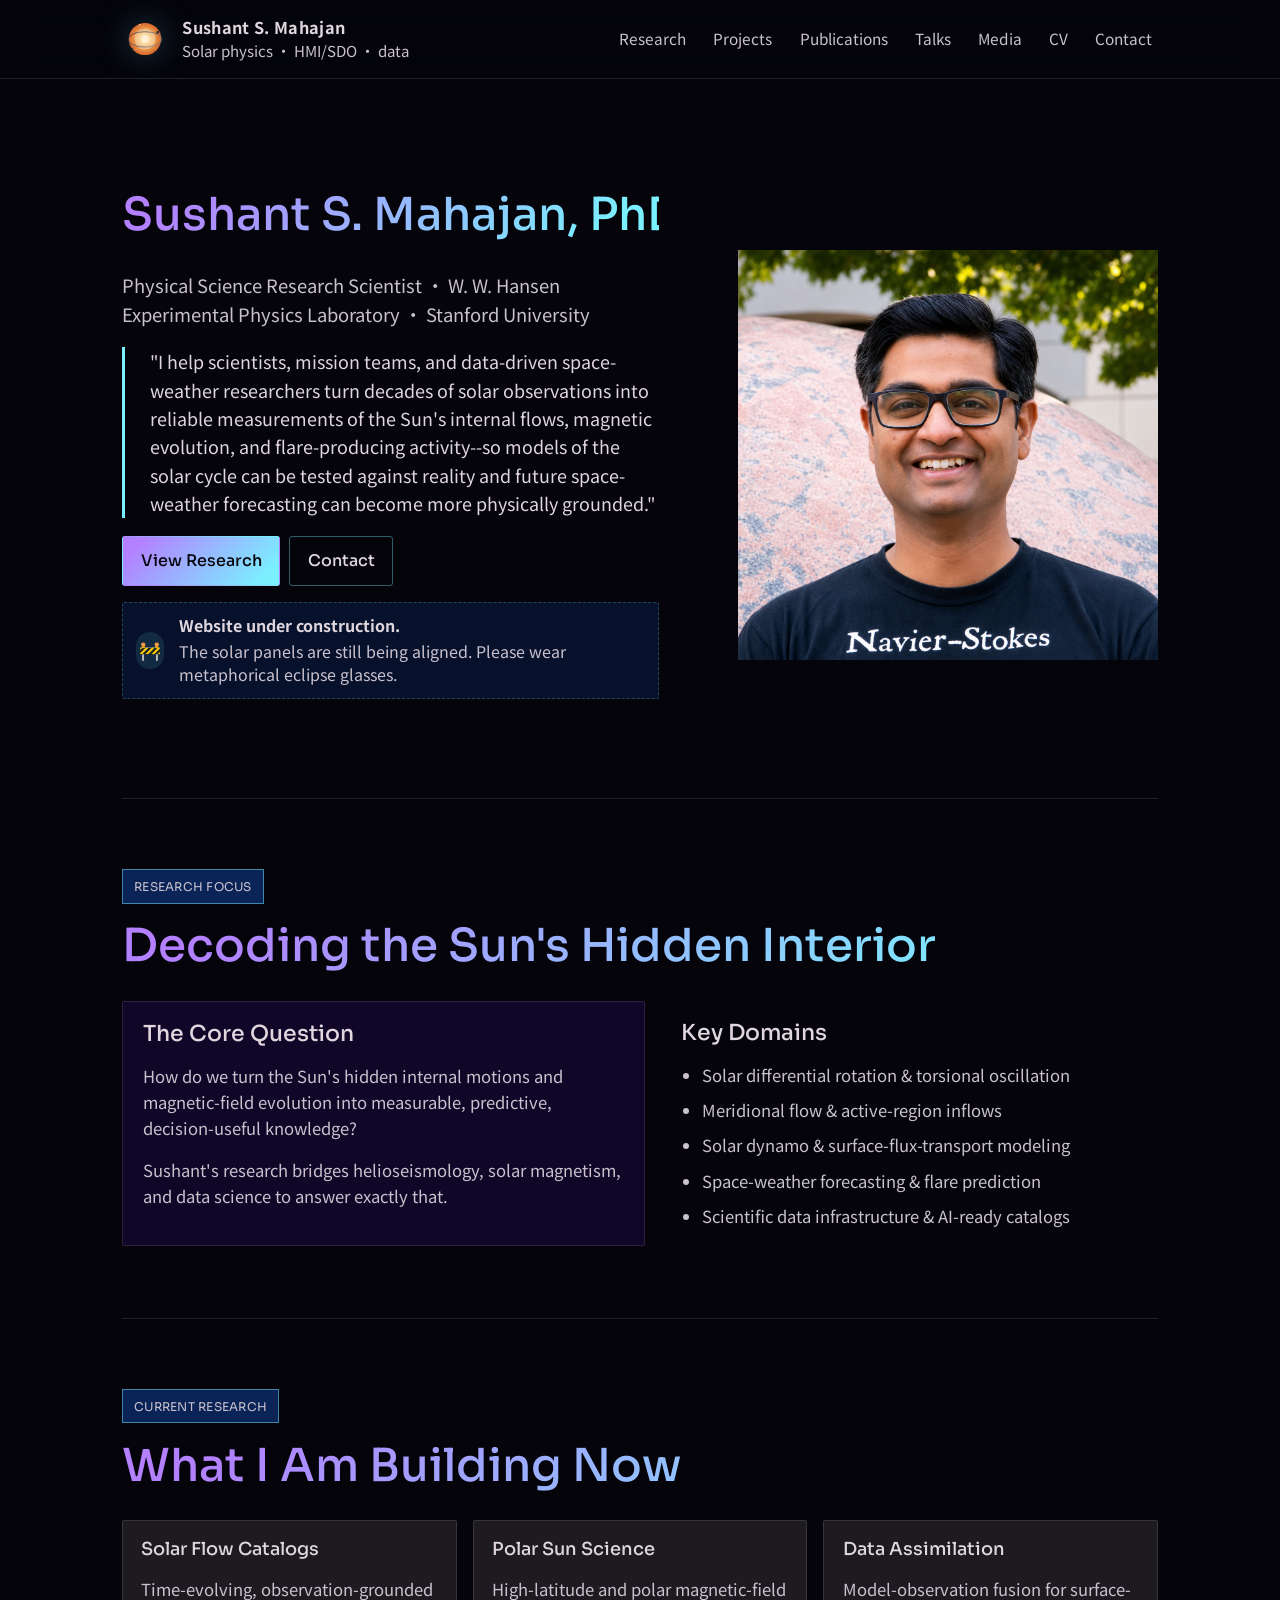
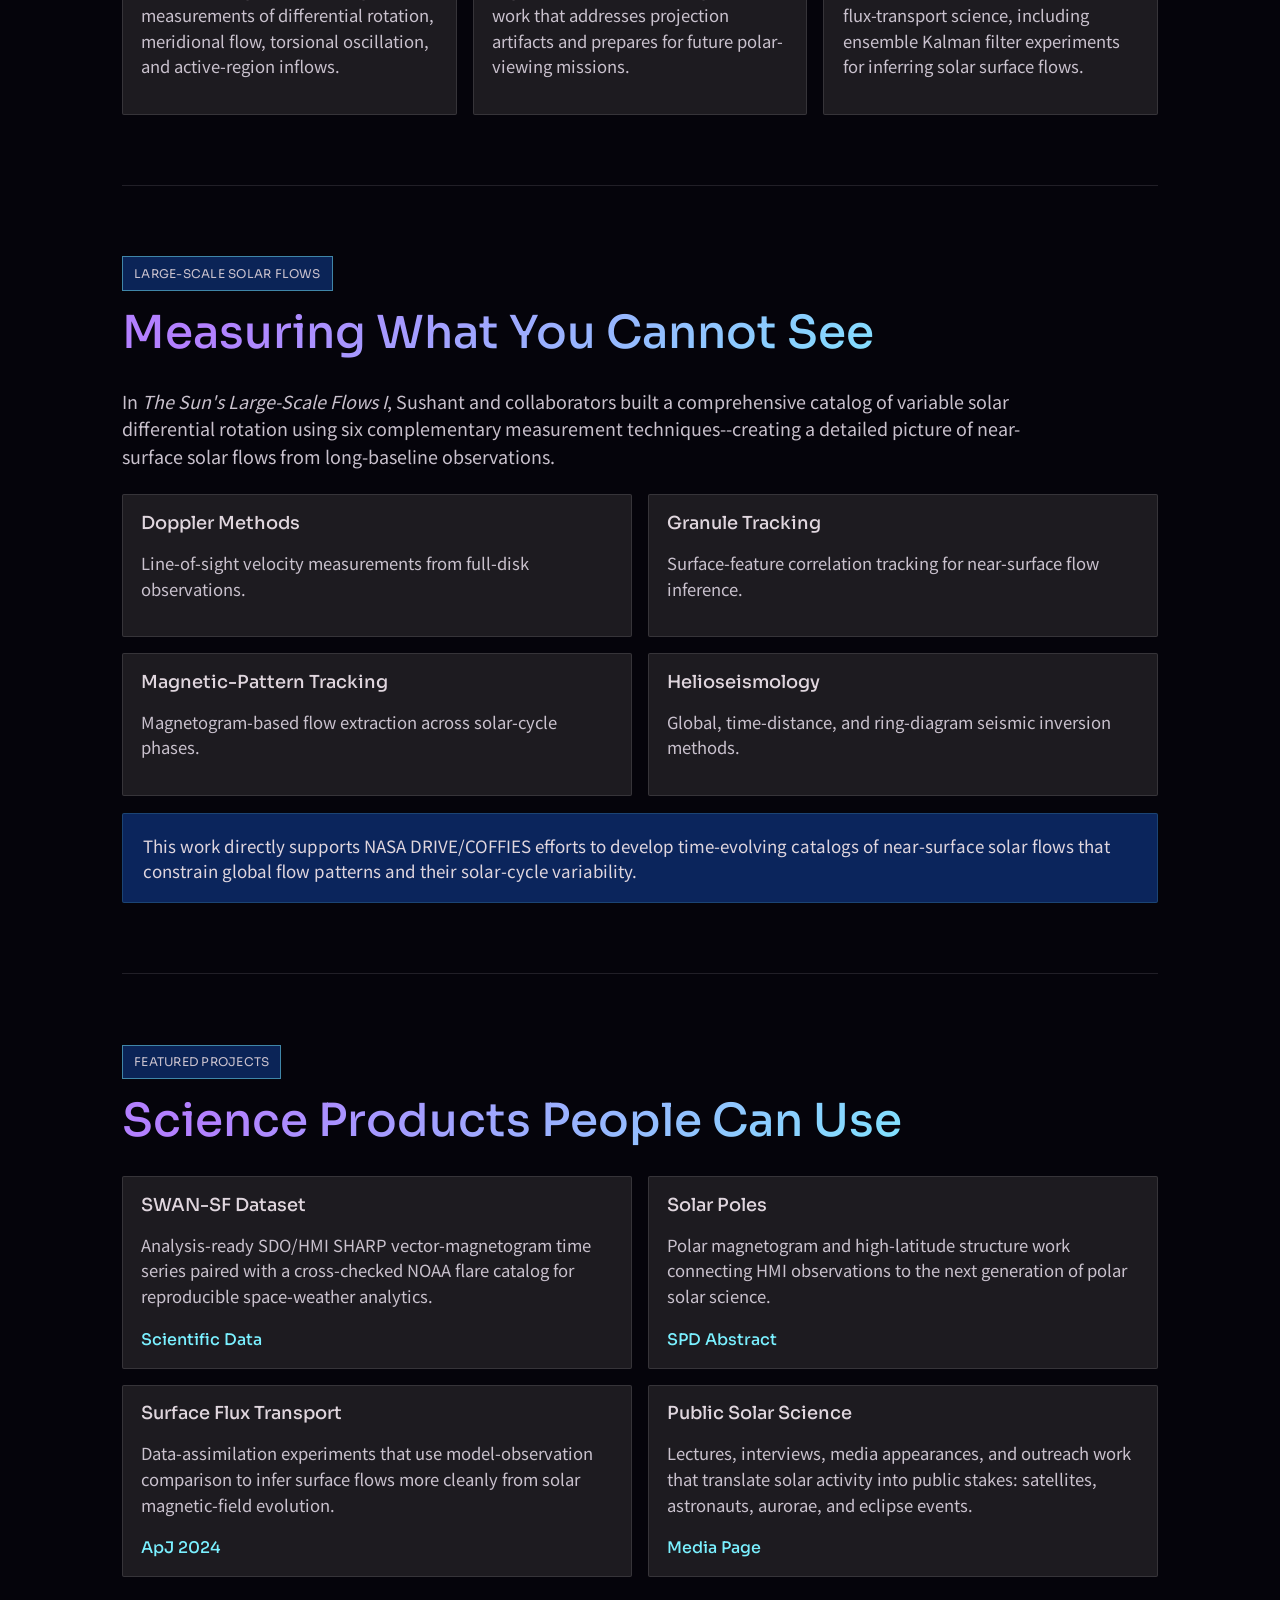
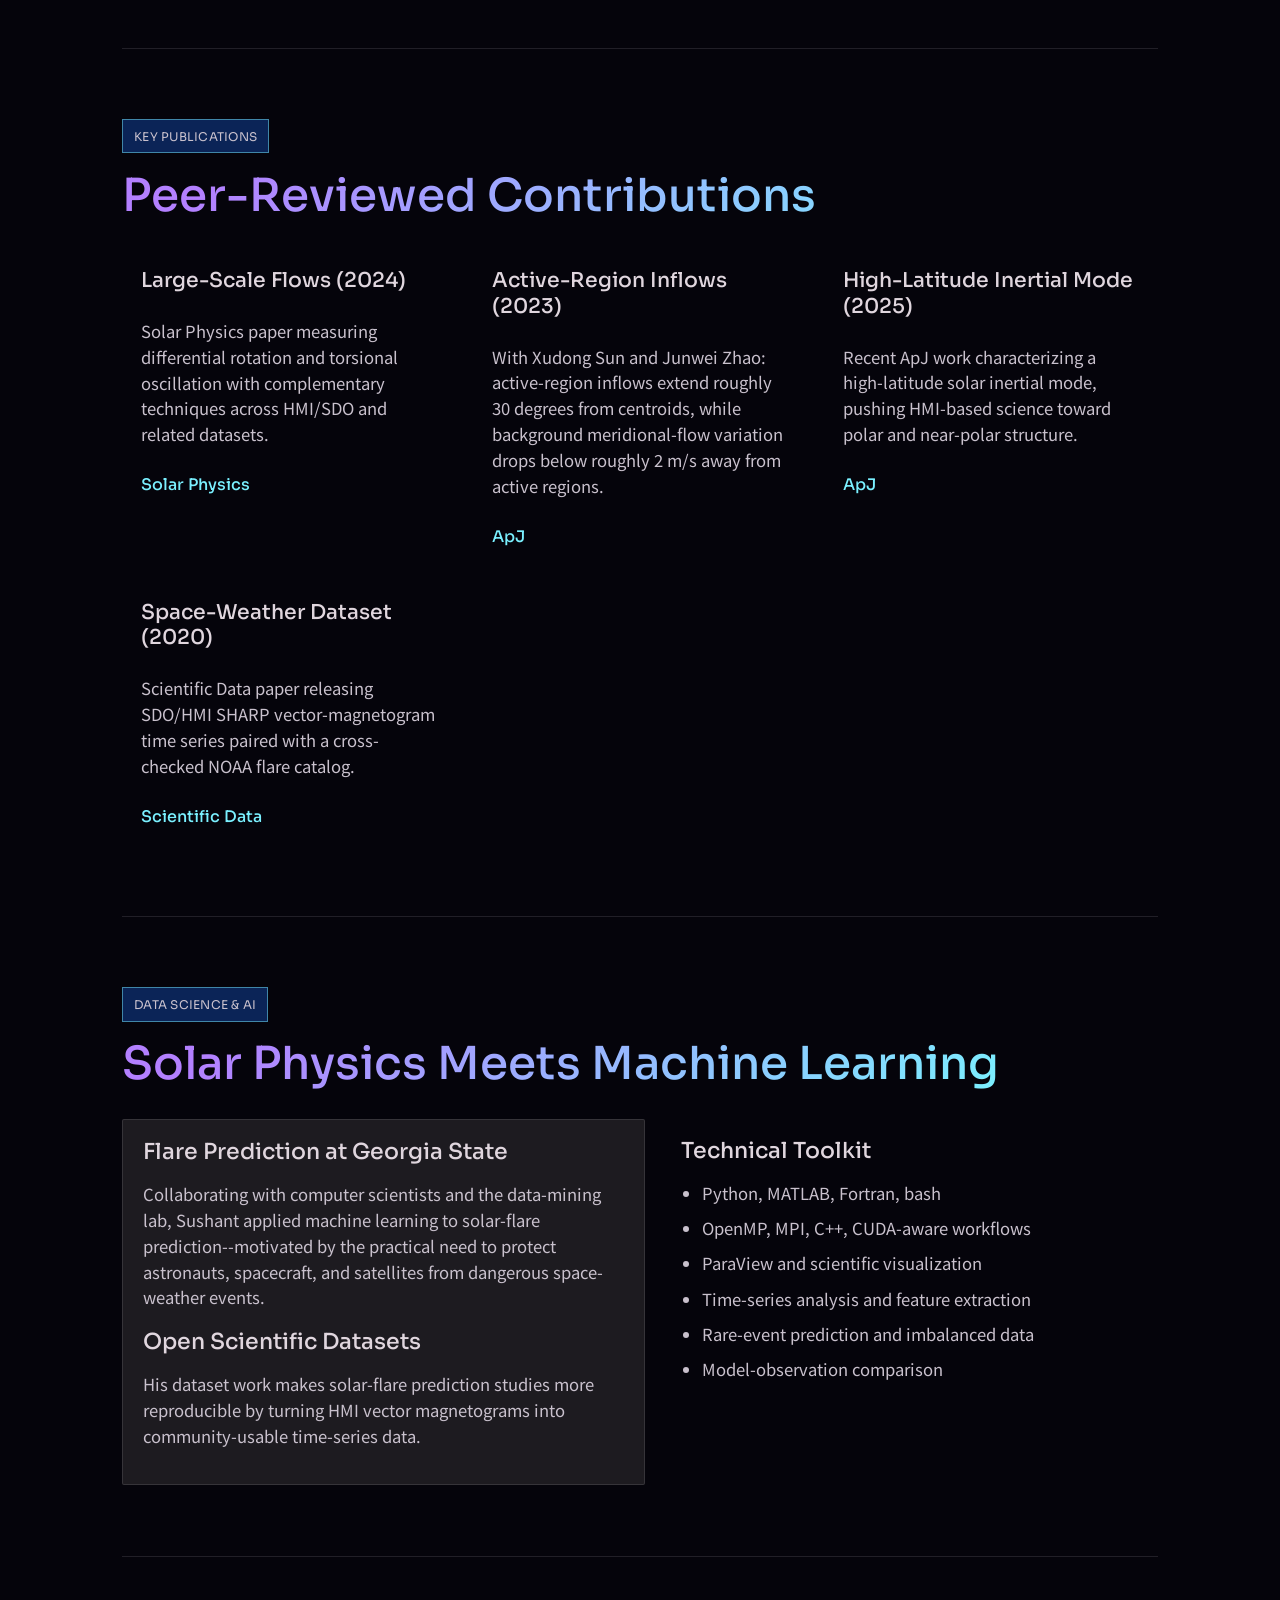
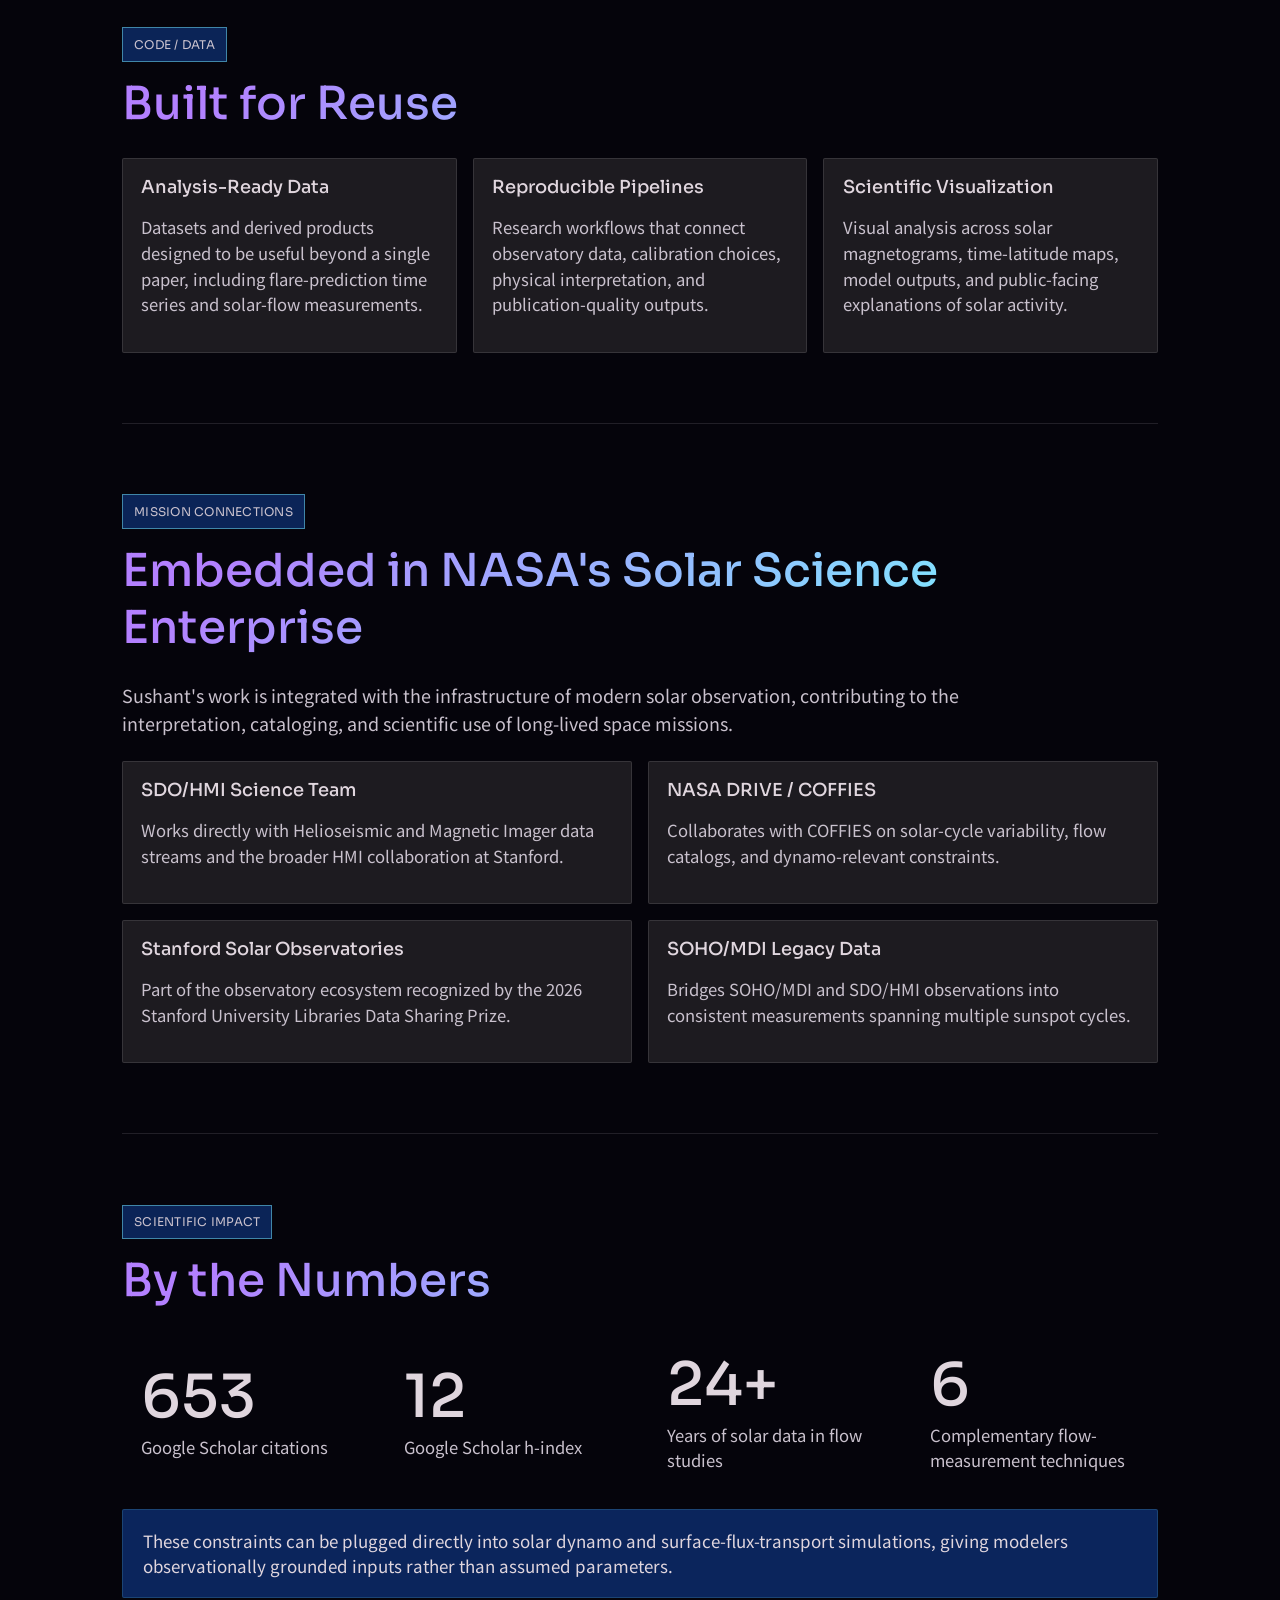
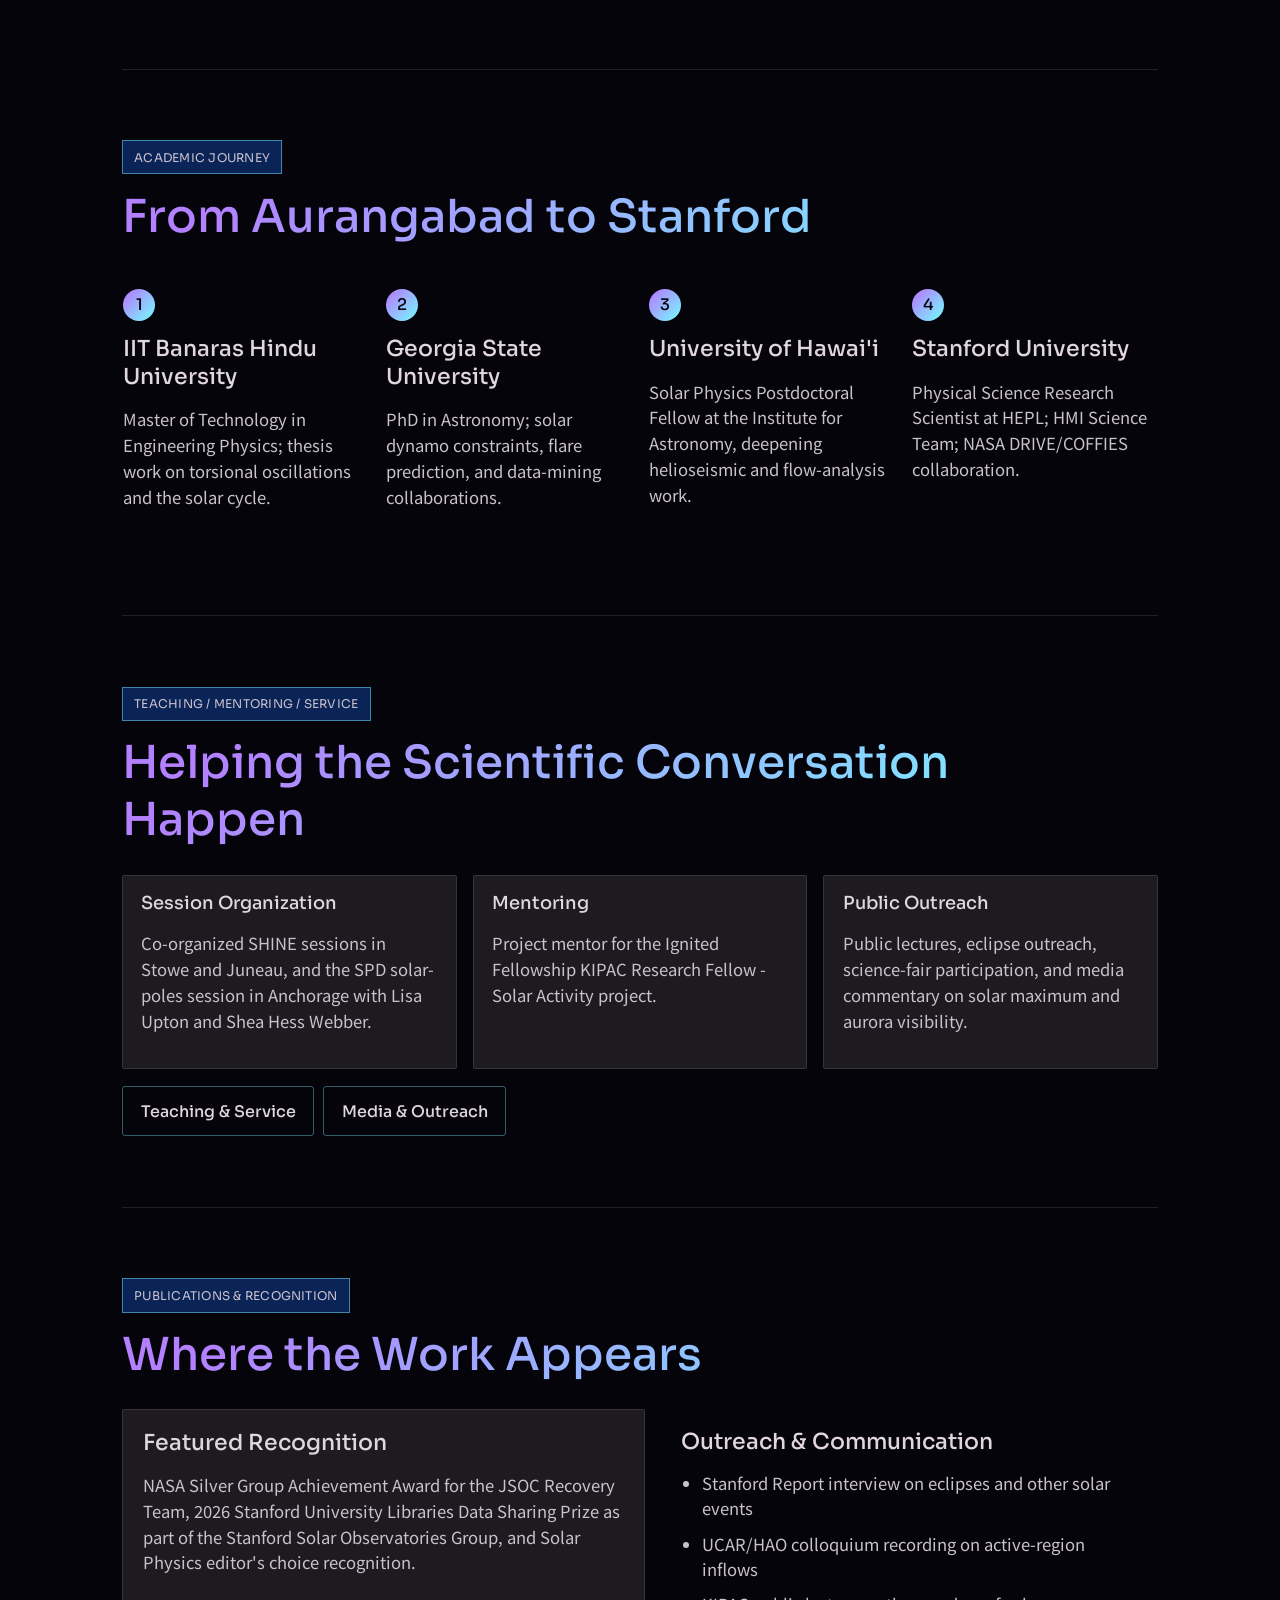
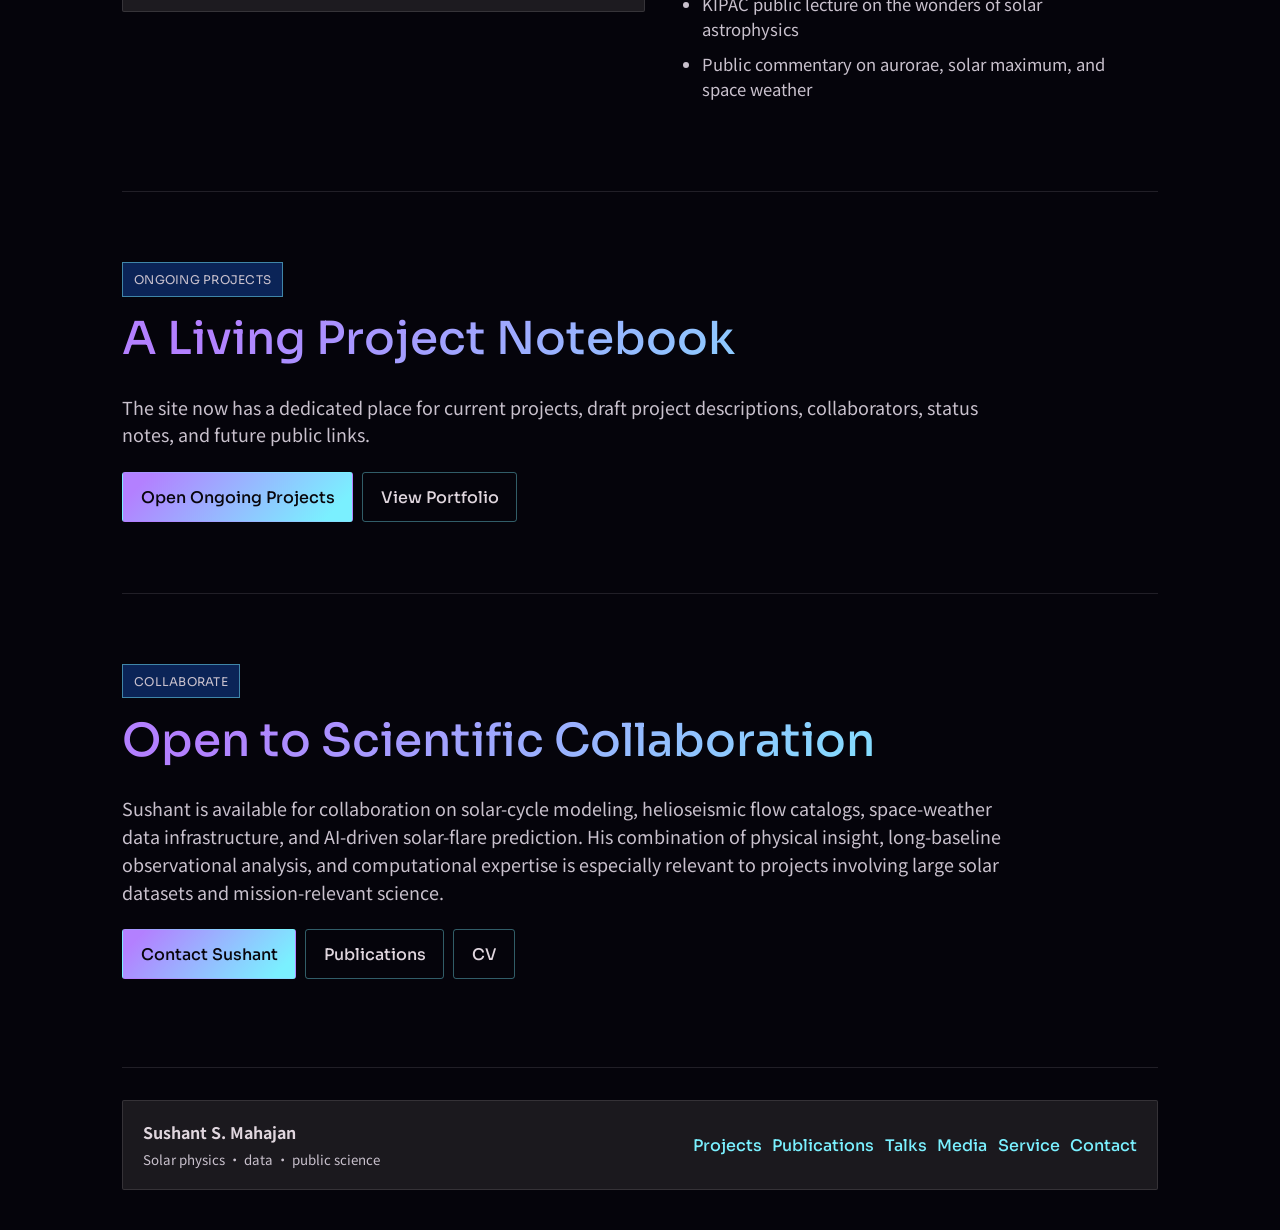
==== index.html @ 38633fb2 "Publish solarmagnetism portfolio site" ====
<!doctype html>
<html lang="en">
<head>
  <meta charset="utf-8" />
  <meta name="viewport" content="width=device-width, initial-scale=1" />
  <title>Sushant S. Mahajan, PhD | Solar physics and data</title>
  <meta name="description" content="Sushant S. Mahajan is a Stanford solar physicist working on solar flows, magnetism, helioseismology, SDO/HMI data, and space-weather research." />
  <meta name="theme-color" content="#05040b" />
  <meta property="og:title" content="Sushant S. Mahajan, PhD" />
  <meta property="og:description" content="Solar physics, helioseismology, SDO/HMI data, and mission-relevant space-weather science." />
  <meta property="og:type" content="website" />
  <meta property="og:url" content="https://solarmagnetism.org/" />
  <meta property="og:image" content="assets/my_pic_HD.png" />
  <link rel="icon" href="assets/solar-mark.svg" type="image/svg+xml" />
  <link rel="stylesheet" href="assets/styles.css?v=20260527d" />
  <script defer src="assets/site.js"></script>
  <script type="application/ld+json">
    {
      "@context": "https://schema.org",
      "@type": "Person",
      "name": "Sushant S. Mahajan",
      "jobTitle": "Physical Science Research Scientist",
      "url": "https://solarmagnetism.org/",
      "sameAs": [
        "https://orcid.org/0000-0003-1753-8002",
        "https://scholar.google.com/citations?user=Ulbtji0AAAAJ&hl=en&authuser=4",
        "https://x.com/astrosushant",
        "https://www.instagram.com/astrosushant/",
        "https://www.linkedin.com/in/sushant-mahajan-astrophysicist/",
        "https://www.facebook.com/sushant.mahajan.735"
      ],
      "knowsAbout": [
        "Solar physics",
        "Helioseismology",
        "Solar magnetism",
        "Space weather",
        "Data assimilation",
        "Scientific computing"
      ]
    }
  </script>
</head>
<body class="gamma-home gamma-landing">
  <a class="skip-link" href="#main">Skip to content</a>

  <header class="site-header gamma-header">
    <div class="site-wrap site-header__inner">
      <a class="brand" href="index.html" aria-label="Sushant S. Mahajan home">
        <img class="brand__mark" src="assets/solar-mark.svg" alt="" />
        <span class="brand__text">
          <strong>Sushant S. Mahajan</strong>
          <span>Solar physics · HMI/SDO · data</span>
        </span>
      </a>
      <button class="nav-toggle" type="button" data-nav-toggle aria-expanded="false" aria-label="Toggle navigation">Menu</button>
      <nav class="site-nav" data-nav>
        <a href="#research">Research</a>
        <a href="#projects">Projects</a>
        <a href="publications.html">Publications</a>
        <a href="talks.html">Talks</a>
        <a href="media.html">Media</a>
        <a href="cv.html">CV</a>
        <a href="contact.html">Contact</a>
      </nav>
    </div>
  </header>

  <main id="main">
    <section class="gamma-hero gamma-slide">
      <div class="gamma-hero__copy" data-reveal>
        <h1>Sushant S. Mahajan, PhD</h1>
        <p class="gamma-role">Physical Science Research Scientist · W. W. Hansen Experimental Physics Laboratory · Stanford University</p>
        <blockquote>
          "I help scientists, mission teams, and data-driven space-weather researchers turn decades of solar observations into reliable measurements of the Sun's internal flows, magnetic evolution, and flare-producing activity--so models of the solar cycle can be tested against reality and future space-weather forecasting can become more physically grounded."
        </blockquote>
        <div class="gamma-actions">
          <a class="button button--primary" href="#research">View Research</a>
          <a class="button button--secondary" href="contact.html">Contact</a>
        </div>
        <div class="construction-banner gamma-construction" data-reveal>
          <div class="construction-banner__icon" aria-hidden="true">🚧</div>
          <div>
            <strong>Website under construction.</strong>
            <p>The solar panels are still being aligned. Please wear metaphorical eclipse glasses.</p>
          </div>
        </div>
      </div>
      <figure class="gamma-portrait" data-reveal>
        <img src="assets/my_pic_HD.png" alt="Sushant S. Mahajan portrait" />
      </figure>
    </section>

    <section class="gamma-section gamma-slide" id="research">
      <div class="gamma-section__head" data-reveal>
        <span>Research Focus</span>
        <h2>Decoding the Sun's Hidden Interior</h2>
      </div>
      <div class="gamma-two-column">
        <article class="gamma-panel gamma-panel--deep" data-reveal>
          <h3>The Core Question</h3>
          <p>How do we turn the Sun's hidden internal motions and magnetic-field evolution into measurable, predictive, decision-useful knowledge?</p>
          <p>Sushant's research bridges helioseismology, solar magnetism, and data science to answer exactly that.</p>
        </article>
        <article class="gamma-list" data-reveal>
          <h3>Key Domains</h3>
          <ul>
            <li>Solar differential rotation &amp; torsional oscillation</li>
            <li>Meridional flow &amp; active-region inflows</li>
            <li>Solar dynamo &amp; surface-flux-transport modeling</li>
            <li>Space-weather forecasting &amp; flare prediction</li>
            <li>Scientific data infrastructure &amp; AI-ready catalogs</li>
          </ul>
        </article>
      </div>
    </section>

    <section class="gamma-section gamma-slide" id="projects">
      <div class="gamma-section__head" data-reveal>
        <span>Current Research</span>
        <h2>What I Am Building Now</h2>
      </div>
      <div class="gamma-cards gamma-cards--three">
        <article class="gamma-card" data-reveal>
          <h3>Solar Flow Catalogs</h3>
          <p>Time-evolving, observation-grounded measurements of differential rotation, meridional flow, torsional oscillation, and active-region inflows.</p>
        </article>
        <article class="gamma-card" data-reveal>
          <h3>Polar Sun Science</h3>
          <p>High-latitude and polar magnetic-field work that addresses projection artifacts and prepares for future polar-viewing missions.</p>
        </article>
        <article class="gamma-card" data-reveal>
          <h3>Data Assimilation</h3>
          <p>Model-observation fusion for surface-flux-transport science, including ensemble Kalman filter experiments for inferring solar surface flows.</p>
        </article>
      </div>
    </section>

    <section class="gamma-section gamma-slide">
      <div class="gamma-section__head" data-reveal>
        <span>Large-Scale Solar Flows</span>
        <h2>Measuring What You Cannot See</h2>
      </div>
      <p class="gamma-lede" data-reveal>
        In <em>The Sun's Large-Scale Flows I</em>, Sushant and collaborators built a comprehensive catalog of variable solar differential rotation using six complementary measurement techniques--creating a detailed picture of near-surface solar flows from long-baseline observations.
      </p>
      <div class="gamma-cards gamma-cards--two">
        <article class="gamma-card" data-reveal>
          <h3>Doppler Methods</h3>
          <p>Line-of-sight velocity measurements from full-disk observations.</p>
        </article>
        <article class="gamma-card" data-reveal>
          <h3>Granule Tracking</h3>
          <p>Surface-feature correlation tracking for near-surface flow inference.</p>
        </article>
        <article class="gamma-card" data-reveal>
          <h3>Magnetic-Pattern Tracking</h3>
          <p>Magnetogram-based flow extraction across solar-cycle phases.</p>
        </article>
        <article class="gamma-card" data-reveal>
          <h3>Helioseismology</h3>
          <p>Global, time-distance, and ring-diagram seismic inversion methods.</p>
        </article>
      </div>
      <p class="gamma-note" data-reveal>
        This work directly supports NASA DRIVE/COFFIES efforts to develop time-evolving catalogs of near-surface solar flows that constrain global flow patterns and their solar-cycle variability.
      </p>
    </section>

    <section class="gamma-section gamma-slide">
      <div class="gamma-section__head" data-reveal>
        <span>Featured Projects</span>
        <h2>Science Products People Can Use</h2>
      </div>
      <div class="gamma-cards gamma-cards--two">
        <article class="gamma-card" data-reveal>
          <h3>SWAN-SF Dataset</h3>
          <p>Analysis-ready SDO/HMI SHARP vector-magnetogram time series paired with a cross-checked NOAA flare catalog for reproducible space-weather analytics.</p>
          <a class="link" href="https://doi.org/10.1038/s41597-020-0548-x" target="_blank" rel="noreferrer">Scientific Data</a>
        </article>
        <article class="gamma-card" data-reveal>
          <h3>Solar Poles</h3>
          <p>Polar magnetogram and high-latitude structure work connecting HMI observations to the next generation of polar solar science.</p>
          <a class="link" href="https://baas.aas.org/pub/2025n4i309p04" target="_blank" rel="noreferrer">SPD Abstract</a>
        </article>
        <article class="gamma-card" data-reveal>
          <h3>Surface Flux Transport</h3>
          <p>Data-assimilation experiments that use model-observation comparison to infer surface flows more cleanly from solar magnetic-field evolution.</p>
          <a class="link" href="https://doi.org/10.3847/1538-4357/ad7eac" target="_blank" rel="noreferrer">ApJ 2024</a>
        </article>
        <article class="gamma-card" data-reveal>
          <h3>Public Solar Science</h3>
          <p>Lectures, interviews, media appearances, and outreach work that translate solar activity into public stakes: satellites, astronauts, aurorae, and eclipse events.</p>
          <a class="link" href="media.html">Media Page</a>
        </article>
      </div>
    </section>

    <section class="gamma-section gamma-slide" id="publications">
      <div class="gamma-section__head" data-reveal>
        <span>Key Publications</span>
        <h2>Peer-Reviewed Contributions</h2>
      </div>
      <div class="gamma-publications">
        <article data-reveal>
          <h3>Large-Scale Flows (2024)</h3>
          <p>Solar Physics paper measuring differential rotation and torsional oscillation with complementary techniques across HMI/SDO and related datasets.</p>
          <a class="link" href="https://doi.org/10.1007/s11207-024-02282-2" target="_blank" rel="noreferrer">Solar Physics</a>
        </article>
        <article data-reveal>
          <h3>Active-Region Inflows (2023)</h3>
          <p>With Xudong Sun and Junwei Zhao: active-region inflows extend roughly 30 degrees from centroids, while background meridional-flow variation drops below roughly 2 m/s away from active regions.</p>
          <a class="link" href="https://doi.org/10.3847/1538-4357/acc839" target="_blank" rel="noreferrer">ApJ</a>
        </article>
        <article data-reveal>
          <h3>High-Latitude Inertial Mode (2025)</h3>
          <p>Recent ApJ work characterizing a high-latitude solar inertial mode, pushing HMI-based science toward polar and near-polar structure.</p>
          <a class="link" href="https://doi.org/10.3847/1538-4357/ade980" target="_blank" rel="noreferrer">ApJ</a>
        </article>
        <article data-reveal>
          <h3>Space-Weather Dataset (2020)</h3>
          <p>Scientific Data paper releasing SDO/HMI SHARP vector-magnetogram time series paired with a cross-checked NOAA flare catalog.</p>
          <a class="link" href="https://doi.org/10.1038/s41597-020-0548-x" target="_blank" rel="noreferrer">Scientific Data</a>
        </article>
      </div>
    </section>

    <section class="gamma-section gamma-slide">
      <div class="gamma-section__head" data-reveal>
        <span>Data Science &amp; AI</span>
        <h2>Solar Physics Meets Machine Learning</h2>
      </div>
      <div class="gamma-two-column">
        <article class="gamma-panel" data-reveal>
          <h3>Flare Prediction at Georgia State</h3>
          <p>Collaborating with computer scientists and the data-mining lab, Sushant applied machine learning to solar-flare prediction--motivated by the practical need to protect astronauts, spacecraft, and satellites from dangerous space-weather events.</p>
          <h3>Open Scientific Datasets</h3>
          <p>His dataset work makes solar-flare prediction studies more reproducible by turning HMI vector magnetograms into community-usable time-series data.</p>
        </article>
        <article class="gamma-list gamma-list--columns" data-reveal>
          <h3>Technical Toolkit</h3>
          <ul>
            <li>Python, MATLAB, Fortran, bash</li>
            <li>OpenMP, MPI, C++, CUDA-aware workflows</li>
            <li>ParaView and scientific visualization</li>
            <li>Time-series analysis and feature extraction</li>
            <li>Rare-event prediction and imbalanced data</li>
            <li>Model-observation comparison</li>
          </ul>
        </article>
      </div>
    </section>

    <section class="gamma-section gamma-slide">
      <div class="gamma-section__head" data-reveal>
        <span>Code / Data</span>
        <h2>Built for Reuse</h2>
      </div>
      <div class="gamma-cards gamma-cards--three">
        <article class="gamma-card" data-reveal>
          <h3>Analysis-Ready Data</h3>
          <p>Datasets and derived products designed to be useful beyond a single paper, including flare-prediction time series and solar-flow measurements.</p>
        </article>
        <article class="gamma-card" data-reveal>
          <h3>Reproducible Pipelines</h3>
          <p>Research workflows that connect observatory data, calibration choices, physical interpretation, and publication-quality outputs.</p>
        </article>
        <article class="gamma-card" data-reveal>
          <h3>Scientific Visualization</h3>
          <p>Visual analysis across solar magnetograms, time-latitude maps, model outputs, and public-facing explanations of solar activity.</p>
        </article>
      </div>
    </section>

    <section class="gamma-section gamma-slide">
      <div class="gamma-section__head" data-reveal>
        <span>Mission Connections</span>
        <h2>Embedded in NASA's Solar Science Enterprise</h2>
      </div>
      <p class="gamma-lede" data-reveal>
        Sushant's work is integrated with the infrastructure of modern solar observation, contributing to the interpretation, cataloging, and scientific use of long-lived space missions.
      </p>
      <div class="gamma-cards gamma-cards--two">
        <article class="gamma-card" data-reveal>
          <h3>SDO/HMI Science Team</h3>
          <p>Works directly with Helioseismic and Magnetic Imager data streams and the broader HMI collaboration at Stanford.</p>
        </article>
        <article class="gamma-card" data-reveal>
          <h3>NASA DRIVE / COFFIES</h3>
          <p>Collaborates with COFFIES on solar-cycle variability, flow catalogs, and dynamo-relevant constraints.</p>
        </article>
        <article class="gamma-card" data-reveal>
          <h3>Stanford Solar Observatories</h3>
          <p>Part of the observatory ecosystem recognized by the 2026 Stanford University Libraries Data Sharing Prize.</p>
        </article>
        <article class="gamma-card" data-reveal>
          <h3>SOHO/MDI Legacy Data</h3>
          <p>Bridges SOHO/MDI and SDO/HMI observations into consistent measurements spanning multiple sunspot cycles.</p>
        </article>
      </div>
    </section>

    <section class="gamma-section gamma-slide" id="impact">
      <div class="gamma-section__head" data-reveal>
        <span>Scientific Impact</span>
        <h2>By the Numbers</h2>
      </div>
      <div class="gamma-metrics">
        <div class="gamma-metric" data-reveal>
          <strong>653</strong>
          <span>Google Scholar citations</span>
        </div>
        <div class="gamma-metric" data-reveal>
          <strong>12</strong>
          <span>Google Scholar h-index</span>
        </div>
        <div class="gamma-metric" data-reveal>
          <strong>24+</strong>
          <span>Years of solar data in flow studies</span>
        </div>
        <div class="gamma-metric" data-reveal>
          <strong>6</strong>
          <span>Complementary flow-measurement techniques</span>
        </div>
      </div>
      <p class="gamma-note" data-reveal>
        These constraints can be plugged directly into solar dynamo and surface-flux-transport simulations, giving modelers observationally grounded inputs rather than assumed parameters.
      </p>
    </section>

    <section class="gamma-section gamma-slide">
      <div class="gamma-section__head" data-reveal>
        <span>Academic Journey</span>
        <h2>From Aurangabad to Stanford</h2>
      </div>
      <div class="gamma-timeline">
        <article data-reveal>
          <span>1</span>
          <h3>IIT Banaras Hindu University</h3>
          <p>Master of Technology in Engineering Physics; thesis work on torsional oscillations and the solar cycle.</p>
        </article>
        <article data-reveal>
          <span>2</span>
          <h3>Georgia State University</h3>
          <p>PhD in Astronomy; solar dynamo constraints, flare prediction, and data-mining collaborations.</p>
        </article>
        <article data-reveal>
          <span>3</span>
          <h3>University of Hawai'i</h3>
          <p>Solar Physics Postdoctoral Fellow at the Institute for Astronomy, deepening helioseismic and flow-analysis work.</p>
        </article>
        <article data-reveal>
          <span>4</span>
          <h3>Stanford University</h3>
          <p>Physical Science Research Scientist at HEPL; HMI Science Team; NASA DRIVE/COFFIES collaboration.</p>
        </article>
      </div>
    </section>

    <section class="gamma-section gamma-slide">
      <div class="gamma-section__head" data-reveal>
        <span>Teaching / Mentoring / Service</span>
        <h2>Helping the Scientific Conversation Happen</h2>
      </div>
      <div class="gamma-cards gamma-cards--three">
        <article class="gamma-card" data-reveal>
          <h3>Session Organization</h3>
          <p>Co-organized SHINE sessions in Stowe and Juneau, and the SPD solar-poles session in Anchorage with Lisa Upton and Shea Hess Webber.</p>
        </article>
        <article class="gamma-card" data-reveal>
          <h3>Mentoring</h3>
          <p>Project mentor for the Ignited Fellowship KIPAC Research Fellow - Solar Activity project.</p>
        </article>
        <article class="gamma-card" data-reveal>
          <h3>Public Outreach</h3>
          <p>Public lectures, eclipse outreach, science-fair participation, and media commentary on solar maximum and aurora visibility.</p>
        </article>
      </div>
      <div class="gamma-actions" data-reveal>
        <a class="button button--secondary" href="teaching.html">Teaching &amp; Service</a>
        <a class="button button--secondary" href="media.html">Media &amp; Outreach</a>
      </div>
    </section>

    <section class="gamma-section gamma-slide">
      <div class="gamma-section__head" data-reveal>
        <span>Publications &amp; Recognition</span>
        <h2>Where the Work Appears</h2>
      </div>
      <div class="gamma-two-column">
        <article class="gamma-panel" data-reveal>
          <h3>Featured Recognition</h3>
          <p>NASA Silver Group Achievement Award for the JSOC Recovery Team, 2026 Stanford University Libraries Data Sharing Prize as part of the Stanford Solar Observatories Group, and Solar Physics editor's choice recognition.</p>
        </article>
        <article class="gamma-list" data-reveal>
          <h3>Outreach &amp; Communication</h3>
          <ul>
            <li>Stanford Report interview on eclipses and other solar events</li>
            <li>UCAR/HAO colloquium recording on active-region inflows</li>
            <li>KIPAC public lecture on the wonders of solar astrophysics</li>
            <li>Public commentary on aurorae, solar maximum, and space weather</li>
          </ul>
        </article>
      </div>
    </section>

    <section class="gamma-section gamma-slide">
      <div class="gamma-section__head" data-reveal>
        <span>Ongoing Projects</span>
        <h2>A Living Project Notebook</h2>
      </div>
      <p class="gamma-lede" data-reveal>
        The site now has a dedicated place for current projects, draft project descriptions, collaborators, status notes, and future public links.
      </p>
      <div class="gamma-actions" data-reveal>
        <a class="button button--primary" href="projects.html">Open Ongoing Projects</a>
        <a class="button button--secondary" href="portfolio.html">View Portfolio</a>
      </div>
    </section>

    <section class="gamma-section gamma-slide gamma-collaborate">
      <div class="gamma-section__head" data-reveal>
        <span>Collaborate</span>
        <h2>Open to Scientific Collaboration</h2>
      </div>
      <p class="gamma-lede" data-reveal>
        Sushant is available for collaboration on solar-cycle modeling, helioseismic flow catalogs, space-weather data infrastructure, and AI-driven solar-flare prediction. His combination of physical insight, long-baseline observational analysis, and computational expertise is especially relevant to projects involving large solar datasets and mission-relevant science.
      </p>
      <div class="gamma-actions" data-reveal>
        <a class="button button--primary" href="contact.html">Contact Sushant</a>
        <a class="button button--secondary" href="publications.html">Publications</a>
        <a class="button button--secondary" href="cv.html">CV</a>
      </div>
    </section>
  </main>

  <footer class="footer gamma-footer">
    <div class="site-wrap footer__panel">
      <div class="footer__inner">
        <div>
          <strong>Sushant S. Mahajan</strong>
          <small>Solar physics · data · public science</small>
        </div>
        <div class="link-row">
          <a class="link" href="projects.html">Projects</a>
          <a class="link" href="publications.html">Publications</a>
          <a class="link" href="talks.html">Talks</a>
          <a class="link" href="media.html">Media</a>
          <a class="link" href="teaching.html">Service</a>
          <a class="link" href="contact.html">Contact</a>
        </div>
      </div>
    </div>
  </footer>
</body>
</html>
---- assets/styles.css ----
@import url("https://fonts.googleapis.com/css2?family=Noto+Sans+TC:wght@400;500;600&family=Sora:wght@400;500;600&display=swap");

:root {
  --bg: #fbf6ef;
  --bg-alt: #fffaf4;
  --surface: rgba(255, 255, 255, 0.72);
  --surface-strong: rgba(255, 252, 247, 0.95);
  --ink: #142033;
  --ink-soft: #566274;
  --muted: #6f7b8c;
  --line: rgba(20, 32, 51, 0.12);
  --line-strong: rgba(20, 32, 51, 0.18);
  --accent: #d86b2d;
  --accent-2: #f2b35d;
  --accent-3: #6e88a6;
  --shadow: 0 18px 55px rgba(44, 52, 63, 0.10);
  --radius-xl: 32px;
  --radius-lg: 24px;
  --radius-md: 18px;
  --radius-sm: 12px;
  --max: 1180px;
}

*,
*::before,
*::after {
  box-sizing: border-box;
}

html {
  scroll-behavior: smooth;
}

body {
  margin: 0;
  color: var(--ink);
  background:
    radial-gradient(circle at 12% 10%, rgba(242, 179, 93, 0.22), transparent 22%),
    radial-gradient(circle at 88% 8%, rgba(216, 107, 45, 0.16), transparent 20%),
    radial-gradient(circle at 75% 76%, rgba(110, 136, 166, 0.12), transparent 24%),
    linear-gradient(180deg, #fffdf9 0%, var(--bg) 35%, #f6f1e8 100%);
  font-family: "Avenir Next", "Segoe UI", "Helvetica Neue", Arial, sans-serif;
  line-height: 1.6;
  min-height: 100vh;
  overflow-x: hidden;
}

img,
svg {
  display: block;
  max-width: 100%;
}

a {
  color: inherit;
  text-decoration: none;
}

a:hover {
  color: var(--accent);
}

.skip-link {
  position: absolute;
  left: -999px;
  top: 0;
  z-index: 9999;
  padding: 0.75rem 1rem;
  background: #fff;
  border: 1px solid var(--line);
  border-radius: 999px;
}

.skip-link:focus {
  left: 1rem;
  top: 1rem;
}

.site-wrap {
  width: min(calc(100% - 2rem), var(--max));
  margin: 0 auto;
}

.site-header {
  position: sticky;
  top: 0;
  z-index: 50;
  backdrop-filter: blur(18px);
  background: rgba(251, 246, 239, 0.72);
  border-bottom: 1px solid rgba(20, 32, 51, 0.08);
}

.site-header__inner {
  display: flex;
  align-items: center;
  justify-content: space-between;
  gap: 1rem;
  padding: 1rem 0;
}

.brand {
  display: flex;
  align-items: center;
  gap: 0.9rem;
  min-width: 0;
}

.brand__mark {
  width: 46px;
  height: 46px;
  flex: 0 0 auto;
}

.brand__text strong {
  display: block;
  font-size: 1.02rem;
  letter-spacing: 0.02em;
}

.brand__text span {
  display: block;
  color: var(--ink-soft);
  font-size: 0.94rem;
}

.nav-toggle {
  display: none;
  align-items: center;
  justify-content: center;
  width: 44px;
  height: 44px;
  border-radius: 999px;
  border: 1px solid var(--line);
  background: rgba(255, 255, 255, 0.75);
  color: var(--ink);
  box-shadow: var(--shadow);
}

.site-nav {
  display: flex;
  align-items: center;
  gap: 1rem;
  flex-wrap: wrap;
}

.site-nav a {
  color: var(--ink-soft);
  font-size: 0.96rem;
  padding: 0.45rem 0.35rem;
  border-bottom: 1px solid transparent;
}

.site-nav a:hover,
.site-nav a[aria-current="page"] {
  color: var(--ink);
  border-color: var(--accent);
}

.hero {
  position: relative;
  padding: 4.5rem 0 2rem;
}

.hero::before {
  content: "";
  position: absolute;
  inset: 0 auto auto 50%;
  width: 44rem;
  height: 44rem;
  transform: translate(-50%, -42%);
  background: radial-gradient(circle, rgba(242, 179, 93, 0.16) 0%, rgba(242, 179, 93, 0.08) 24%, transparent 68%);
  filter: blur(14px);
  pointer-events: none;
  z-index: -1;
}

.hero__grid {
  display: grid;
  grid-template-columns: 1.2fr 0.8fr;
  gap: 2rem;
  align-items: center;
}

.eyebrow {
  display: inline-flex;
  align-items: center;
  gap: 0.5rem;
  margin-bottom: 1rem;
  color: var(--accent);
  font-size: 0.84rem;
  font-weight: 700;
  letter-spacing: 0.14em;
  text-transform: uppercase;
}

.eyebrow::before {
  content: "";
  width: 34px;
  height: 1px;
  background: linear-gradient(90deg, var(--accent), transparent);
}

h1,
h2,
h3 {
  margin: 0;
  line-height: 1.1;
  font-family: "Iowan Old Style", "Palatino Linotype", "Book Antiqua", Georgia, serif;
}

h1 {
  font-size: clamp(3rem, 6vw, 5.4rem);
  letter-spacing: 0;
}

h2 {
  font-size: clamp(2rem, 3.2vw, 3rem);
  letter-spacing: 0;
}

h3 {
  font-size: 1.25rem;
  letter-spacing: 0;
}

.lead {
  margin: 1.2rem 0 0;
  max-width: 64ch;
  font-size: 1.12rem;
  color: var(--ink-soft);
}

.hero__actions {
  display: flex;
  flex-wrap: wrap;
  gap: 0.8rem;
  margin-top: 1.75rem;
}

.construction-banner {
  display: flex;
  align-items: center;
  gap: 0.95rem;
  margin-top: 1.4rem;
  padding: 0.95rem 1rem;
  border-radius: var(--radius-md);
  border: 1px dashed rgba(216, 107, 45, 0.35);
  background: linear-gradient(135deg, rgba(255, 255, 255, 0.85), rgba(255, 247, 236, 0.95));
  box-shadow: var(--shadow);
}

.construction-banner__icon {
  display: inline-flex;
  align-items: center;
  justify-content: center;
  width: 3rem;
  height: 3rem;
  border-radius: 999px;
  background: rgba(216, 107, 45, 0.10);
  font-size: 1.45rem;
  animation: banner-bob 1.8s ease-in-out infinite;
}

.construction-banner strong {
  display: block;
  margin-bottom: 0.2rem;
}

.construction-banner p {
  margin: 0;
  color: var(--ink-soft);
}

@keyframes banner-bob {
  0%, 100% {
    transform: translateY(0) rotate(-4deg);
  }
  50% {
    transform: translateY(-5px) rotate(4deg);
  }
}

.button {
  display: inline-flex;
  align-items: center;
  justify-content: center;
  gap: 0.5rem;
  padding: 0.9rem 1.2rem;
  border-radius: 999px;
  border: 1px solid transparent;
  font-weight: 700;
  transition: transform 180ms ease, box-shadow 180ms ease, border-color 180ms ease, background 180ms ease;
}

.button:hover {
  transform: translateY(-1px);
  box-shadow: var(--shadow);
}

.button--primary {
  color: white;
  background: linear-gradient(135deg, var(--accent), #b94f11);
}

.button--secondary {
  color: var(--ink);
  border-color: var(--line-strong);
  background: rgba(255, 255, 255, 0.75);
}

.hero__panel {
  position: relative;
  padding: 1.2rem;
  border-radius: var(--radius-xl);
  background: linear-gradient(180deg, rgba(255, 255, 255, 0.88), rgba(255, 251, 245, 0.82));
  border: 1px solid rgba(20, 32, 51, 0.10);
  box-shadow: var(--shadow);
  overflow: hidden;
}

.hero__panel::before {
  content: "";
  position: absolute;
  inset: auto -12% -18% auto;
  width: 17rem;
  height: 17rem;
  border-radius: 50%;
  background: radial-gradient(circle at 35% 35%, rgba(242, 179, 93, 0.55), rgba(216, 107, 45, 0.22) 35%, transparent 70%);
  filter: blur(18px);
  pointer-events: none;
}

.hero__art {
  width: 100%;
  height: auto;
  border-radius: calc(var(--radius-xl) - 10px);
  background: linear-gradient(180deg, rgba(255, 248, 239, 0.95), rgba(255, 251, 247, 0.68));
  border: 1px solid rgba(20, 32, 51, 0.09);
  padding: 0.9rem;
}

.portrait {
  display: block;
  width: 100%;
  height: auto;
  margin: 0.9rem 0 1rem;
  border-radius: 18px;
  background: linear-gradient(180deg, rgba(255, 248, 239, 0.95), rgba(255, 251, 247, 0.68));
  border: 1px solid rgba(20, 32, 51, 0.09);
  padding: 0.425rem;
}

.media-photo {
  display: block;
  width: 100%;
  height: auto;
  border-radius: var(--radius-md);
  border: 1px solid rgba(20, 32, 51, 0.09);
  background: linear-gradient(180deg, rgba(255, 248, 239, 0.95), rgba(255, 251, 247, 0.68));
  padding: 0.85rem;
}

.stat-grid {
  display: grid;
  grid-template-columns: repeat(2, minmax(0, 1fr));
  gap: 0.8rem;
  margin-top: 0.9rem;
}

.stat {
  padding: 0.95rem;
  border-radius: var(--radius-md);
  background: rgba(255, 255, 255, 0.72);
  border: 1px solid rgba(20, 32, 51, 0.08);
}

.stat strong {
  display: block;
  font-size: 1.05rem;
}

.stat span {
  color: var(--ink-soft);
  font-size: 0.92rem;
}

.section {
  padding: 1.5rem 0 0;
}

.section + .section {
  padding-top: 2rem;
}

.section__intro {
  display: flex;
  align-items: end;
  justify-content: space-between;
  gap: 1.5rem;
  margin-bottom: 1rem;
}

.section__intro p {
  margin: 0;
  max-width: 58ch;
  color: var(--ink-soft);
}

.grid {
  display: grid;
  gap: 1rem;
}

.grid--3 {
  grid-template-columns: repeat(3, minmax(0, 1fr));
}

.grid--2 {
  grid-template-columns: repeat(2, minmax(0, 1fr));
}

.card {
  padding: 1.2rem;
  border-radius: var(--radius-lg);
  border: 1px solid rgba(20, 32, 51, 0.09);
  background: var(--surface);
  box-shadow: var(--shadow);
}

.card--soft {
  background: linear-gradient(180deg, rgba(255,255,255,0.84), rgba(255,247,236,0.86));
}

.card__meta {
  display: flex;
  flex-wrap: wrap;
  gap: 0.5rem;
  margin-top: 0.85rem;
}

.chip {
  display: inline-flex;
  align-items: center;
  gap: 0.4rem;
  padding: 0.42rem 0.7rem;
  border-radius: 999px;
  border: 1px solid rgba(20, 32, 51, 0.09);
  background: rgba(255, 255, 255, 0.8);
  color: var(--ink-soft);
  font-size: 0.86rem;
}

.chip--accent {
  color: #9b4313;
  background: rgba(216, 107, 45, 0.08);
  border-color: rgba(216, 107, 45, 0.18);
}

.list {
  display: grid;
  gap: 0.8rem;
  margin: 0;
  padding: 0;
  list-style: none;
}

.list li {
  padding: 1rem 1.05rem;
  border-radius: var(--radius-md);
  background: rgba(255, 255, 255, 0.68);
  border: 1px solid rgba(20, 32, 51, 0.08);
}

.list li strong {
  display: block;
  margin-bottom: 0.15rem;
}

.link-row {
  display: flex;
  flex-wrap: wrap;
  gap: 0.65rem;
}

.link {
  display: inline-flex;
  align-items: center;
  gap: 0.35rem;
  color: var(--accent);
  font-weight: 700;
}

.link:hover {
  color: #b84d12;
}

.timeline {
  display: grid;
  gap: 0.9rem;
}

.timeline__item {
  display: grid;
  grid-template-columns: 0.16fr 1fr;
  gap: 1rem;
  align-items: start;
  padding: 1rem 1.05rem;
  border-radius: var(--radius-md);
  background: rgba(255, 255, 255, 0.74);
  border: 1px solid rgba(20, 32, 51, 0.09);
}

.timeline__year {
  color: var(--accent);
  font-weight: 800;
  letter-spacing: 0.04em;
}

.timeline__body p {
  margin: 0.35rem 0 0;
  color: var(--ink-soft);
}

.footnote {
  margin-top: 0.9rem;
  color: var(--muted);
  font-size: 0.92rem;
}

.page-hero {
  padding: 3rem 0 1.2rem;
}

.page-hero__panel {
  padding: 1.5rem;
  border-radius: var(--radius-xl);
  background: linear-gradient(180deg, rgba(255,255,255,0.90), rgba(255,250,243,0.78));
  border: 1px solid rgba(20, 32, 51, 0.08);
  box-shadow: var(--shadow);
}

.page-hero__panel p {
  margin: 1rem 0 0;
  color: var(--ink-soft);
  max-width: 70ch;
}

.pub-item {
  display: grid;
  gap: 0.55rem;
  padding: 1rem 1.05rem;
  border-radius: var(--radius-md);
  background: rgba(255, 255, 255, 0.74);
  border: 1px solid rgba(20, 32, 51, 0.08);
}

.pub-item__title {
  display: block;
  font-weight: 700;
}

.pub-item__meta {
  color: var(--ink-soft);
  font-size: 0.96rem;
}

.pub-item__desc {
  color: var(--ink-soft);
  margin: 0;
}

.media-grid {
  display: grid;
  gap: 1rem;
}

.media-grid--2 {
  grid-template-columns: repeat(2, minmax(0, 1fr));
}

.media-card {
  display: grid;
  gap: 0.85rem;
  overflow: hidden;
}

.video-frame {
  width: 100%;
  aspect-ratio: 16 / 9;
  border: 0;
  border-radius: var(--radius-md);
  box-shadow: 0 8px 22px rgba(20, 32, 51, 0.10);
}

.media-thumb {
  width: 100%;
  aspect-ratio: 16 / 9;
  object-fit: cover;
  border-radius: var(--radius-md);
  border: 1px solid rgba(20, 32, 51, 0.08);
  background: rgba(255, 255, 255, 0.7);
}

.gallery-grid {
  display: grid;
  gap: 1rem;
  grid-template-columns: repeat(3, minmax(0, 1fr));
}

.gallery-card {
  overflow: hidden;
}

.gallery-card img {
  width: 100%;
  height: auto;
}

.gallery-card figcaption {
  padding: 0.8rem 0.1rem 0;
  color: var(--ink-soft);
}

.footer {
  margin-top: 3rem;
  padding: 2rem 0 2.5rem;
  color: var(--ink-soft);
}

.footer__panel {
  padding: 1.2rem 1.25rem;
  border-radius: var(--radius-lg);
  border: 1px solid rgba(20, 32, 51, 0.08);
  background: rgba(255, 255, 255, 0.60);
  box-shadow: var(--shadow);
}

.footer__inner {
  display: flex;
  flex-wrap: wrap;
  justify-content: space-between;
  gap: 1rem;
  align-items: center;
}

.footer small {
  display: block;
  margin-top: 0.4rem;
}

[data-reveal] {
  opacity: 0;
  transform: translateY(18px);
  transition: opacity 560ms ease, transform 560ms ease;
}

[data-reveal].is-visible {
  opacity: 1;
  transform: translateY(0);
}

.visually-hidden {
  position: absolute;
  width: 1px;
  height: 1px;
  margin: -1px;
  padding: 0;
  overflow: hidden;
  clip: rect(0 0 0 0);
  border: 0;
}

@media (max-width: 960px) {
  .hero__grid,
  .grid--3,
  .grid--2,
  .media-grid--2,
  .gallery-grid {
    grid-template-columns: 1fr;
  }

  .section__intro {
    align-items: start;
    flex-direction: column;
  }
}

@media (max-width: 760px) {
  .site-header__inner {
    flex-wrap: wrap;
  }

  .nav-toggle {
    display: inline-flex;
  }

  .site-nav {
    display: none;
    width: 100%;
    flex-direction: column;
    align-items: stretch;
    gap: 0.25rem;
    padding: 0.65rem 0 0.2rem;
  }

  .site-nav.is-open {
    display: flex;
  }

  .site-nav a {
    padding: 0.55rem 0.15rem;
    border-bottom: 1px solid rgba(20, 32, 51, 0.08);
  }

  h1 {
    font-size: clamp(2.6rem, 12vw, 4.2rem);
  }

  .timeline__item {
    grid-template-columns: 1fr;
  }

  .stat-grid {
    grid-template-columns: 1fr;
  }
}

body.gamma-home {
  --gamma-bg: #05040b;
  --gamma-panel: #232126;
  --gamma-panel-2: #12072c;
  --gamma-ink: #e0d6de;
  --gamma-soft: #c9c1cd;
  --gamma-muted: #8f8795;
  --gamma-line: rgba(224, 214, 222, 0.13);
  --gamma-violet: #b380ff;
  --gamma-cyan: #7af0ff;
  --gamma-blue: #0d2b68;
  color: var(--gamma-ink);
  background: #05040b;
  font-family: "Noto Sans TC", "Helvetica Neue", Arial, sans-serif;
  line-height: 1.45;
}

.gamma-home .site-wrap,
.gamma-slide,
.gamma-section {
  width: min(calc(100% - 2rem), 1036px);
  margin-inline: auto;
}

.gamma-home h1,
.gamma-home h2,
.gamma-home h3,
.gamma-home .heading-like {
  font-family: "Sora", "Noto Sans TC", sans-serif;
  font-weight: 500;
  letter-spacing: normal;
}

.gamma-home .site-header {
  background: rgba(5, 4, 11, 0.78);
  border-bottom: 1px solid var(--gamma-line);
  box-shadow: none;
}

.gamma-home .brand__text span,
.gamma-home .site-nav a,
.gamma-home .footer,
.gamma-home .footer small {
  color: var(--gamma-soft);
}

.gamma-home .site-nav a:hover,
.gamma-home .site-nav a[aria-current="page"] {
  color: var(--gamma-ink);
  border-color: var(--gamma-cyan);
}

.gamma-home .brand__mark {
  filter: drop-shadow(0 0 16px rgba(122, 240, 255, 0.26));
}

.gamma-home .page-hero__panel,
.gamma-home .card,
.gamma-home .pub-item,
.gamma-home .timeline__item,
.gamma-home .footer__panel {
  color: var(--gamma-ink);
  border-color: var(--gamma-line);
  background: rgba(35, 33, 38, 0.76);
  border-radius: 2px;
  box-shadow: none;
}

.gamma-home .page-hero__panel p,
.gamma-home .card p,
.gamma-home .pub-item__meta,
.gamma-home .pub-item__desc,
.gamma-home .timeline__body p,
.gamma-home .footnote {
  color: var(--gamma-soft);
}

.gamma-home .page-hero__panel h1,
.gamma-home .section__intro h2,
.gamma-hero h1,
.gamma-section__head h2 {
  background: linear-gradient(134deg, var(--gamma-violet) 10%, var(--gamma-cyan) 90%);
  -webkit-background-clip: text;
  background-clip: text;
  color: transparent;
}

.gamma-home .card h3,
.gamma-home .pub-item__title,
.gamma-home .timeline__body h3 {
  font-weight: 500;
}

.gamma-home .card--soft {
  background: rgba(18, 7, 44, 0.76);
}

.gamma-home .chip {
  color: var(--gamma-soft);
  border-color: rgba(224, 214, 222, 0.16);
  background: rgba(255, 255, 255, 0.04);
}

.gamma-home .chip--accent {
  color: var(--gamma-cyan);
  border-color: rgba(122, 240, 255, 0.25);
  background: rgba(122, 240, 255, 0.08);
}

.gamma-home .link {
  color: var(--gamma-cyan);
  font-family: "Sora", "Noto Sans TC", sans-serif;
  font-weight: 500;
}

.gamma-home .button {
  min-height: 50px;
  padding: 0.76rem 1.1rem;
  border-radius: 3px;
  box-shadow: none;
  font-family: "Sora", "Noto Sans TC", sans-serif;
  font-weight: 500;
  transition: border-color 180ms ease, color 180ms ease, opacity 180ms ease;
}

.gamma-home .button:hover {
  transform: none;
  box-shadow: none;
  opacity: 0.92;
}

.gamma-home .button--primary {
  color: #08060c;
  background: linear-gradient(134deg, var(--gamma-violet) 10%, var(--gamma-cyan) 90%);
}

.gamma-home .button--secondary {
  color: var(--gamma-ink);
  border-color: rgba(122, 240, 255, 0.38);
  background: transparent;
}

.gamma-landing .skip-link:focus {
  color: #08060c;
  background: var(--gamma-cyan);
}

.gamma-hero {
  min-height: min(720px, 94vh);
  display: grid;
  grid-template-columns: minmax(0, 1.12fr) minmax(260px, 0.88fr);
  gap: clamp(2.4rem, 6vw, 5rem);
  align-items: center;
  padding: 1.6rem 0 1rem;
  border-bottom: 1px solid var(--gamma-line);
}

.gamma-hero__copy {
  max-width: 600px;
  position: relative;
  z-index: 2;
}

.gamma-hero h1,
.gamma-section__head h2 {
  line-height: 1.25;
}

.gamma-hero h1 {
  position: relative;
  z-index: 5;
  display: inline-block;
  max-width: 100%;
  margin: 0;
  font-size: clamp(1.2rem, 3.55vw, 2.9rem);
  line-height: 1.18;
  white-space: nowrap;
  text-wrap: nowrap;
}

.gamma-role {
  max-width: 600px;
  margin: 1.85rem 0 0;
  color: var(--gamma-soft);
  font-size: 1.15rem;
  line-height: 1.55;
}

.gamma-hero blockquote {
  max-width: 590px;
  margin: 1.15rem 0 0;
  padding: 0.05rem 0 0.05rem 1.55rem;
  border-left: 3px solid var(--gamma-cyan);
  color: var(--gamma-ink);
  font-size: 1.12rem;
  line-height: 1.58;
}

.gamma-actions {
  display: flex;
  flex-wrap: wrap;
  gap: 0.55rem;
  margin-top: 1.1rem;
}

.gamma-construction {
  max-width: 600px;
  margin-top: 1rem;
  padding: 0.7rem 0.8rem;
  border-radius: 2px;
  border-color: rgba(122, 240, 255, 0.24);
  background: rgba(13, 43, 104, 0.36);
  box-shadow: none;
}

.gamma-construction .construction-banner__icon {
  width: 2.3rem;
  height: 2.3rem;
  background: rgba(122, 240, 255, 0.11);
  font-size: 1.1rem;
}

.gamma-construction p {
  color: var(--gamma-soft);
}

.gamma-portrait {
  margin: clamp(0.75rem, 2vw, 1.5rem) 0 0;
  min-width: 0;
  justify-self: end;
  max-width: 420px;
  position: relative;
  z-index: 1;
}

.gamma-portrait img {
  width: 100%;
  height: auto;
  max-height: 68vh;
  object-fit: contain;
  object-position: center;
  border-radius: 0;
}

.gamma-section {
  padding: 4.4rem 0;
  border-bottom: 1px solid var(--gamma-line);
}

.gamma-section__head {
  margin-bottom: 1.6rem;
}

.gamma-section__head span {
  display: inline-flex;
  align-items: center;
  min-height: 2.15rem;
  margin: 0 0 0.9rem;
  padding: 0.28rem 0.7rem;
  border: 1px solid rgba(122, 240, 255, 0.48);
  background: rgba(13, 43, 104, 0.82);
  color: var(--gamma-soft);
  font-family: "Sora", "Noto Sans TC", sans-serif;
  font-size: 0.75rem;
  font-weight: 400;
  letter-spacing: 0.02em;
  text-transform: uppercase;
}

.gamma-section__head h2 {
  max-width: 980px;
  font-size: clamp(2.25rem, 3.55vw, 2.9rem);
}

.gamma-lede {
  max-width: 900px;
  margin: 0 0 1.45rem;
  color: var(--gamma-soft);
  font-size: 1.12rem;
  line-height: 1.55;
}

.gamma-two-column {
  display: grid;
  grid-template-columns: minmax(0, 1fr) minmax(0, 0.95fr);
  gap: 1.05rem;
  align-items: start;
}

.gamma-panel,
.gamma-card,
.gamma-publications article,
.gamma-timeline article,
.gamma-metric {
  border: 1px solid var(--gamma-line);
  border-radius: 2px;
  background: rgba(35, 33, 38, 0.84);
  box-shadow: none;
}

.gamma-panel {
  padding: 1.15rem 1.25rem;
}

.gamma-panel--deep {
  background: rgba(18, 7, 44, 0.92);
}

.gamma-panel h3,
.gamma-list h3,
.gamma-card h3,
.gamma-publications h3,
.gamma-timeline h3 {
  color: var(--gamma-ink);
  font-size: 1.38rem;
  font-weight: 500;
  line-height: 1.25;
}

.gamma-panel p,
.gamma-card p,
.gamma-publications p,
.gamma-timeline p {
  color: var(--gamma-soft);
  font-size: 1.04rem;
  line-height: 1.55;
}

.gamma-list {
  color: var(--gamma-soft);
  padding: 1.15rem 1.25rem;
}

.gamma-list ul {
  display: grid;
  gap: 0.65rem;
  margin: 1rem 0 0;
  padding-left: 1.3rem;
  font-size: 1.04rem;
  line-height: 1.5;
}

.gamma-list li::marker {
  color: var(--gamma-soft);
}

.gamma-cards,
.gamma-publications,
.gamma-metrics,
.gamma-timeline {
  display: grid;
  gap: 1rem;
  margin-top: 1.35rem;
}

.gamma-cards--two {
  grid-template-columns: repeat(2, minmax(0, 1fr));
}

.gamma-cards--three,
.gamma-publications {
  grid-template-columns: repeat(3, minmax(0, 1fr));
}

.gamma-card,
.gamma-publications article,
.gamma-timeline article {
  padding: 1.05rem 1.15rem;
}

.gamma-card h3 {
  white-space: nowrap;
  font-size: 1.12rem;
}

.gamma-publications article {
  display: grid;
  align-content: start;
  gap: 0.55rem;
  background: transparent;
  border-color: transparent;
}

.gamma-publications h3 {
  font-size: 1.28rem;
}

.gamma-note {
  margin: 1.1rem 0 0;
  padding: 1.15rem 1.25rem;
  border: 1px solid rgba(122, 240, 255, 0.15);
  border-radius: 2px;
  background: rgba(13, 43, 104, 0.88);
  color: var(--gamma-ink);
  font-size: 1.06rem;
  line-height: 1.5;
}

.gamma-metrics {
  grid-template-columns: repeat(4, minmax(0, 1fr));
}

.gamma-metric {
  min-height: 9rem;
  padding: 1.15rem;
  display: grid;
  align-content: center;
  gap: 0.55rem;
  background: transparent;
  border-color: transparent;
}

.gamma-metric strong {
  display: block;
  color: var(--gamma-ink);
  font-family: "Sora", "Noto Sans TC", sans-serif;
  font-size: clamp(3rem, 5.5vw, 3.72rem);
  font-weight: 500;
  line-height: 1;
}

.gamma-metric span {
  color: var(--gamma-soft);
  font-size: 1.04rem;
}

.gamma-timeline {
  grid-template-columns: repeat(4, minmax(0, 1fr));
}

.gamma-timeline article {
  background: transparent;
  border-color: transparent;
  padding-inline: 0;
}

.gamma-timeline article span {
  display: inline-grid;
  place-items: center;
  width: 2rem;
  height: 2rem;
  margin-bottom: 0.9rem;
  color: #08060c;
  border-radius: 50%;
  background: linear-gradient(134deg, var(--gamma-violet) 10%, var(--gamma-cyan) 90%);
  font-family: "Sora", "Noto Sans TC", sans-serif;
  font-weight: 500;
}

.gamma-collaborate {
  padding-bottom: 5.5rem;
}

.gamma-footer {
  margin-top: 0;
}

.gamma-footer .footer__panel {
  border-color: var(--gamma-line);
  background: rgba(35, 33, 38, 0.76);
  border-radius: 2px;
}

@media (max-width: 1080px) {
  .gamma-hero,
  .gamma-two-column,
  .gamma-cards--two,
  .gamma-cards--three,
  .gamma-publications,
  .gamma-metrics,
  .gamma-timeline {
    grid-template-columns: 1fr;
  }

  .gamma-hero {
    min-height: auto;
    padding-top: 3rem;
  }

  .gamma-hero__copy {
    max-width: 100%;
  }

  .gamma-hero h1 {
    white-space: normal;
  }

  .gamma-portrait {
    max-width: 520px;
    justify-self: start;
  }

  .gamma-card h3 {
    white-space: normal;
  }
}

@media (max-width: 760px) {
  .site-header {
    position: static;
  }

  .site-header__inner {
    justify-content: space-between;
    align-items: center;
    padding: 0.35rem 0;
  }

  .gamma-header .brand {
    display: flex;
    gap: 0.55rem;
    min-width: 0;
  }

  .gamma-header .site-nav {
    background: rgba(5, 4, 11, 0.94);
  }

  .nav-toggle {
    width: 38px;
    height: 38px;
    border-radius: 999px;
  }

  .gamma-header .brand__mark {
    width: 32px;
    height: 32px;
  }

  .gamma-header .brand__text strong {
    font-size: 0.92rem;
    line-height: 1.1;
  }

  .gamma-header .brand__text span {
    font-size: 0.76rem;
    line-height: 1.1;
  }

  .gamma-hero {
    padding-top: 2.2rem;
  }

  .gamma-hero h1,
  .gamma-section__head h2 {
    font-size: clamp(2.15rem, 10vw, 3.1rem);
  }

  .gamma-hero h1 {
    font-size: clamp(1.1rem, 4.9vw, 2.1rem);
  }

  .gamma-role,
  .gamma-hero blockquote,
  .gamma-lede,
  .gamma-panel p,
  .gamma-card p,
  .gamma-publications p,
  .gamma-timeline p {
    font-size: 1rem;
  }

  .gamma-actions {
    align-items: stretch;
    flex-direction: column;
  }

  .gamma-actions .button {
    width: 100%;
  }

  .gamma-portrait img {
    max-height: none;
  }

  .gamma-home .site-nav {
    background: rgba(5, 4, 11, 0.94);
  }
}
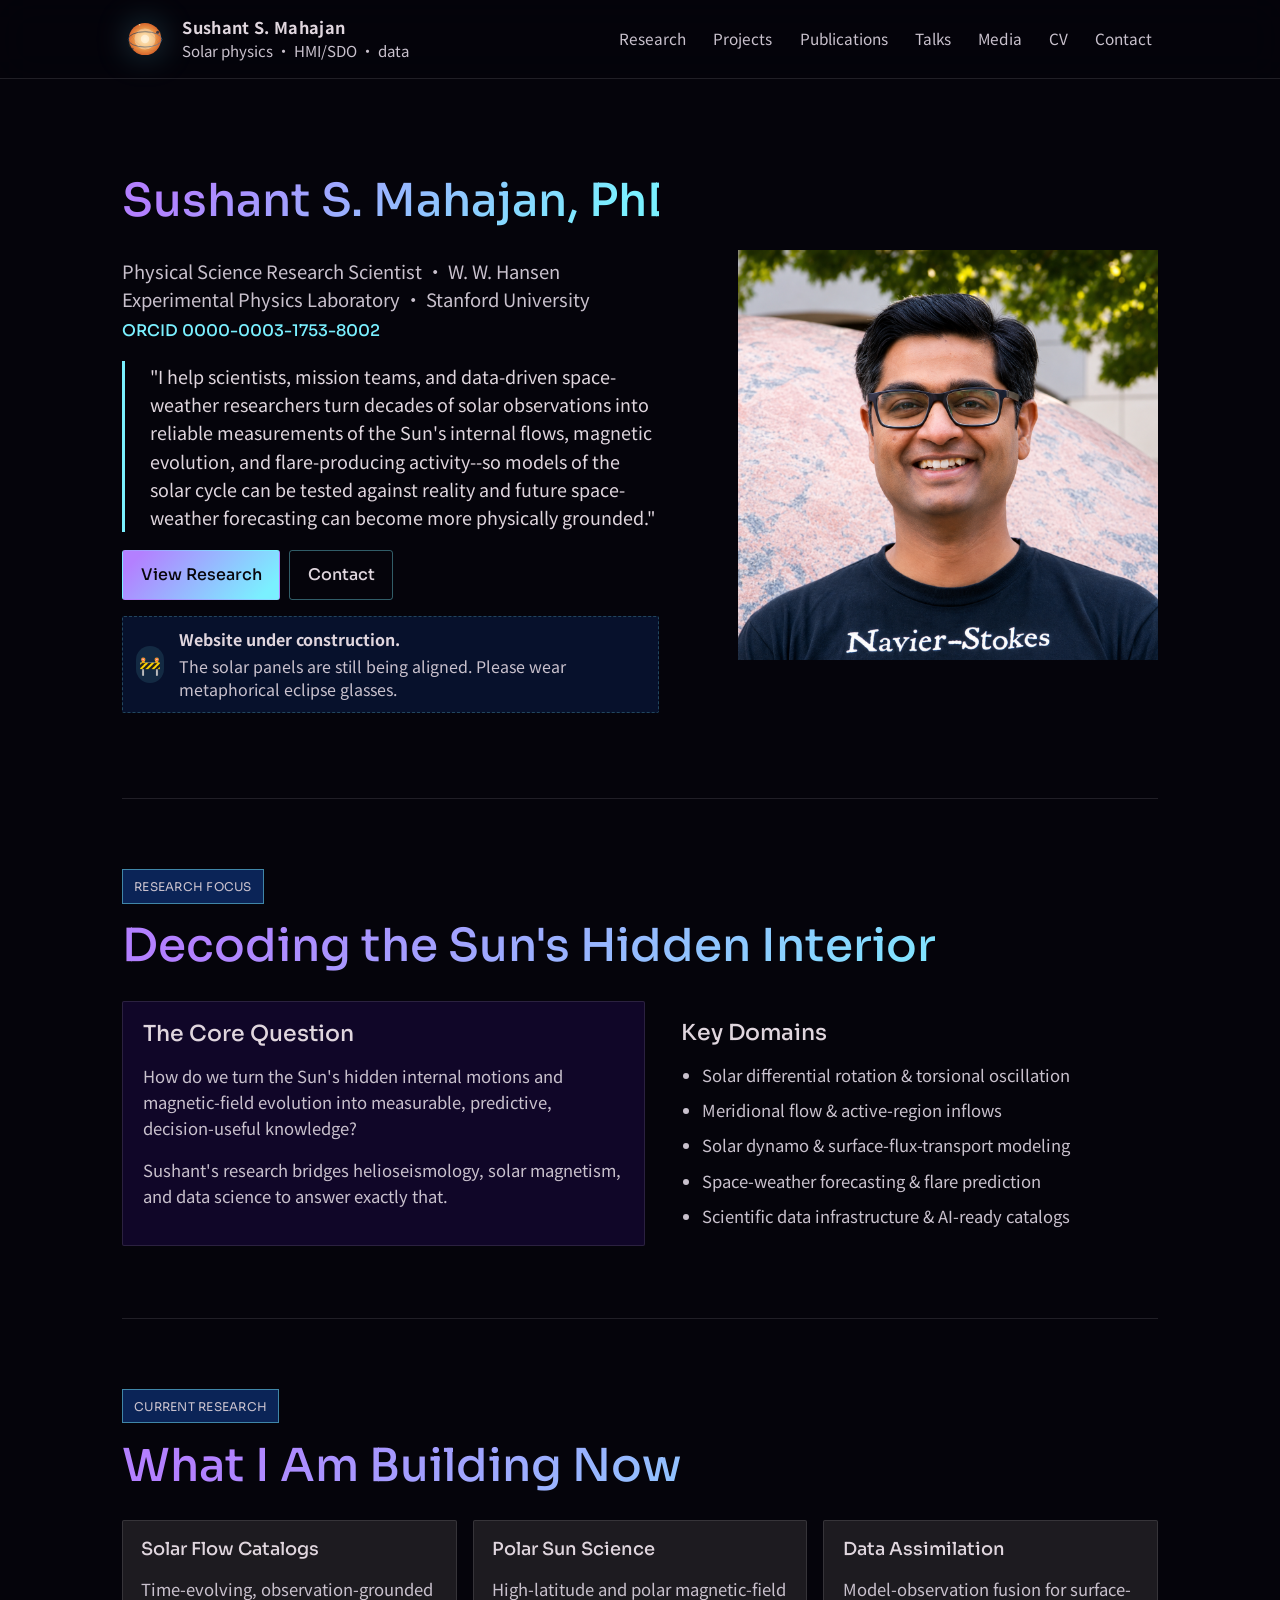
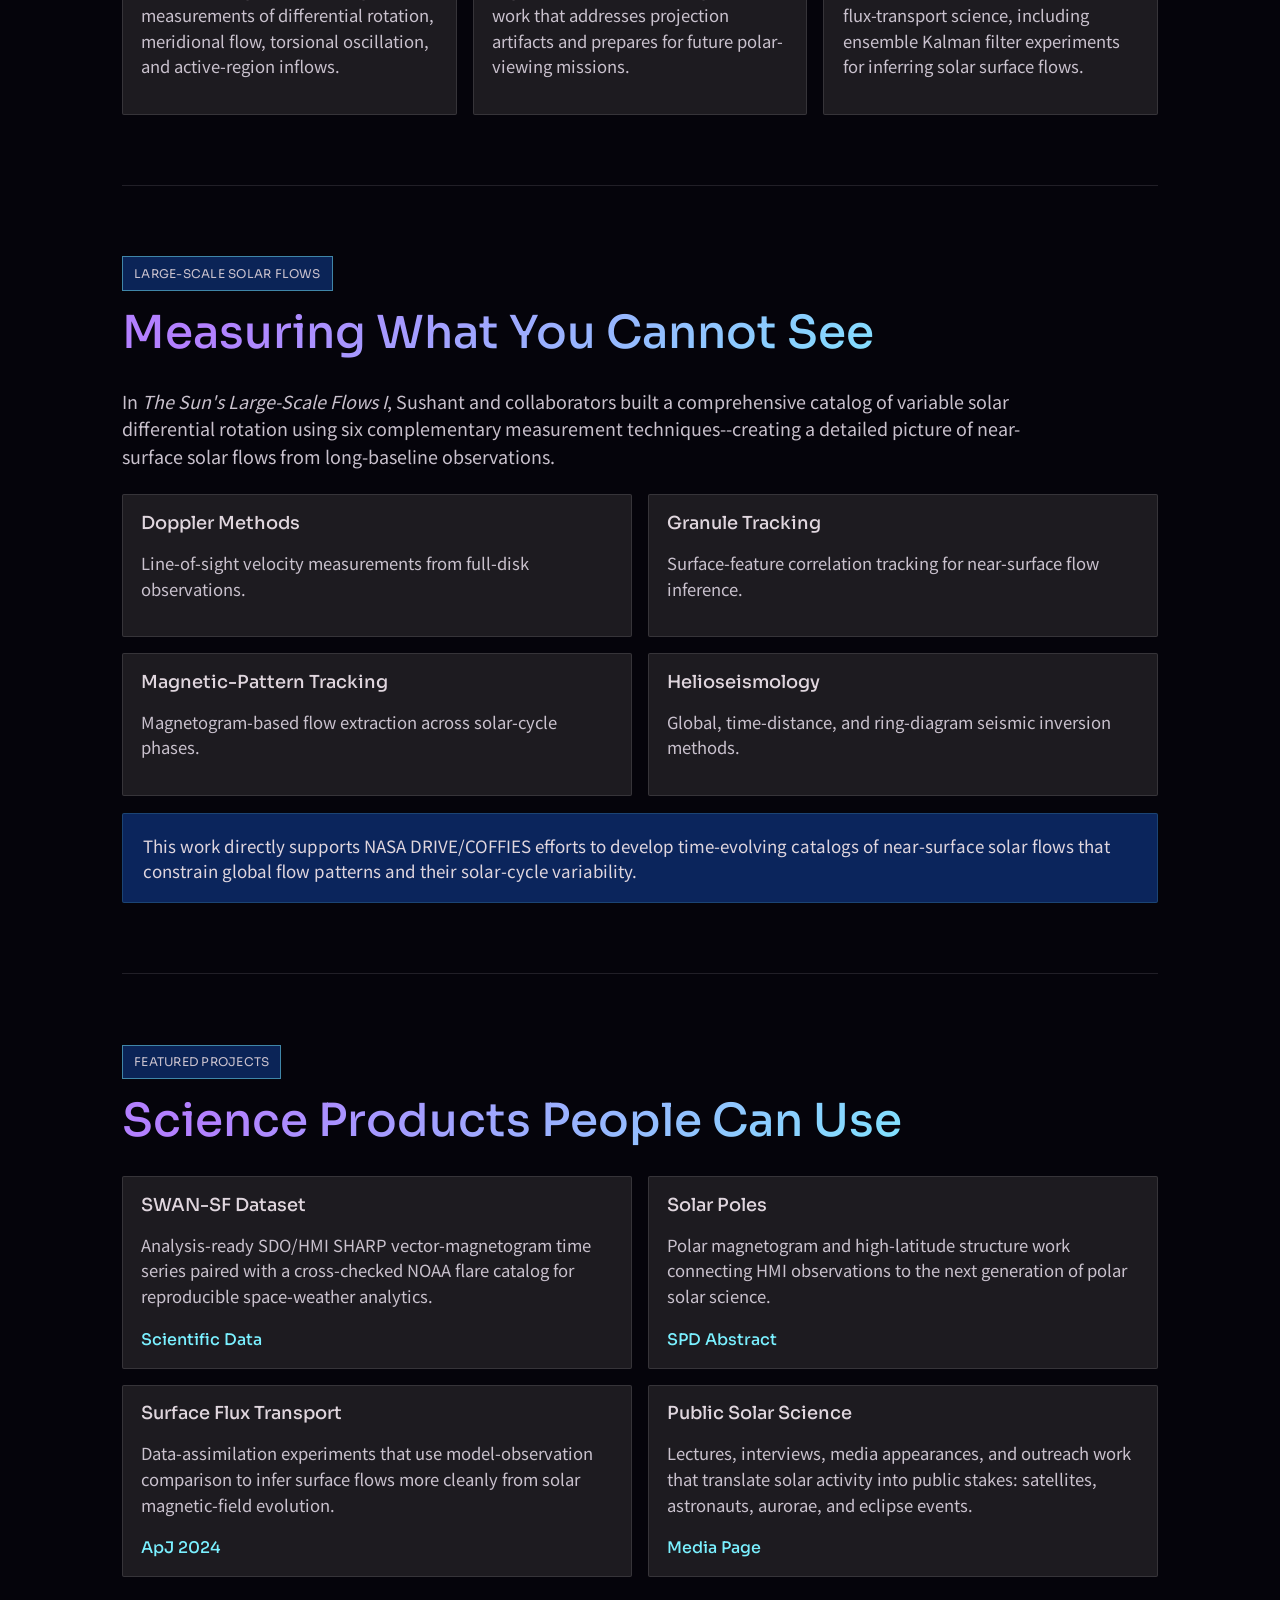
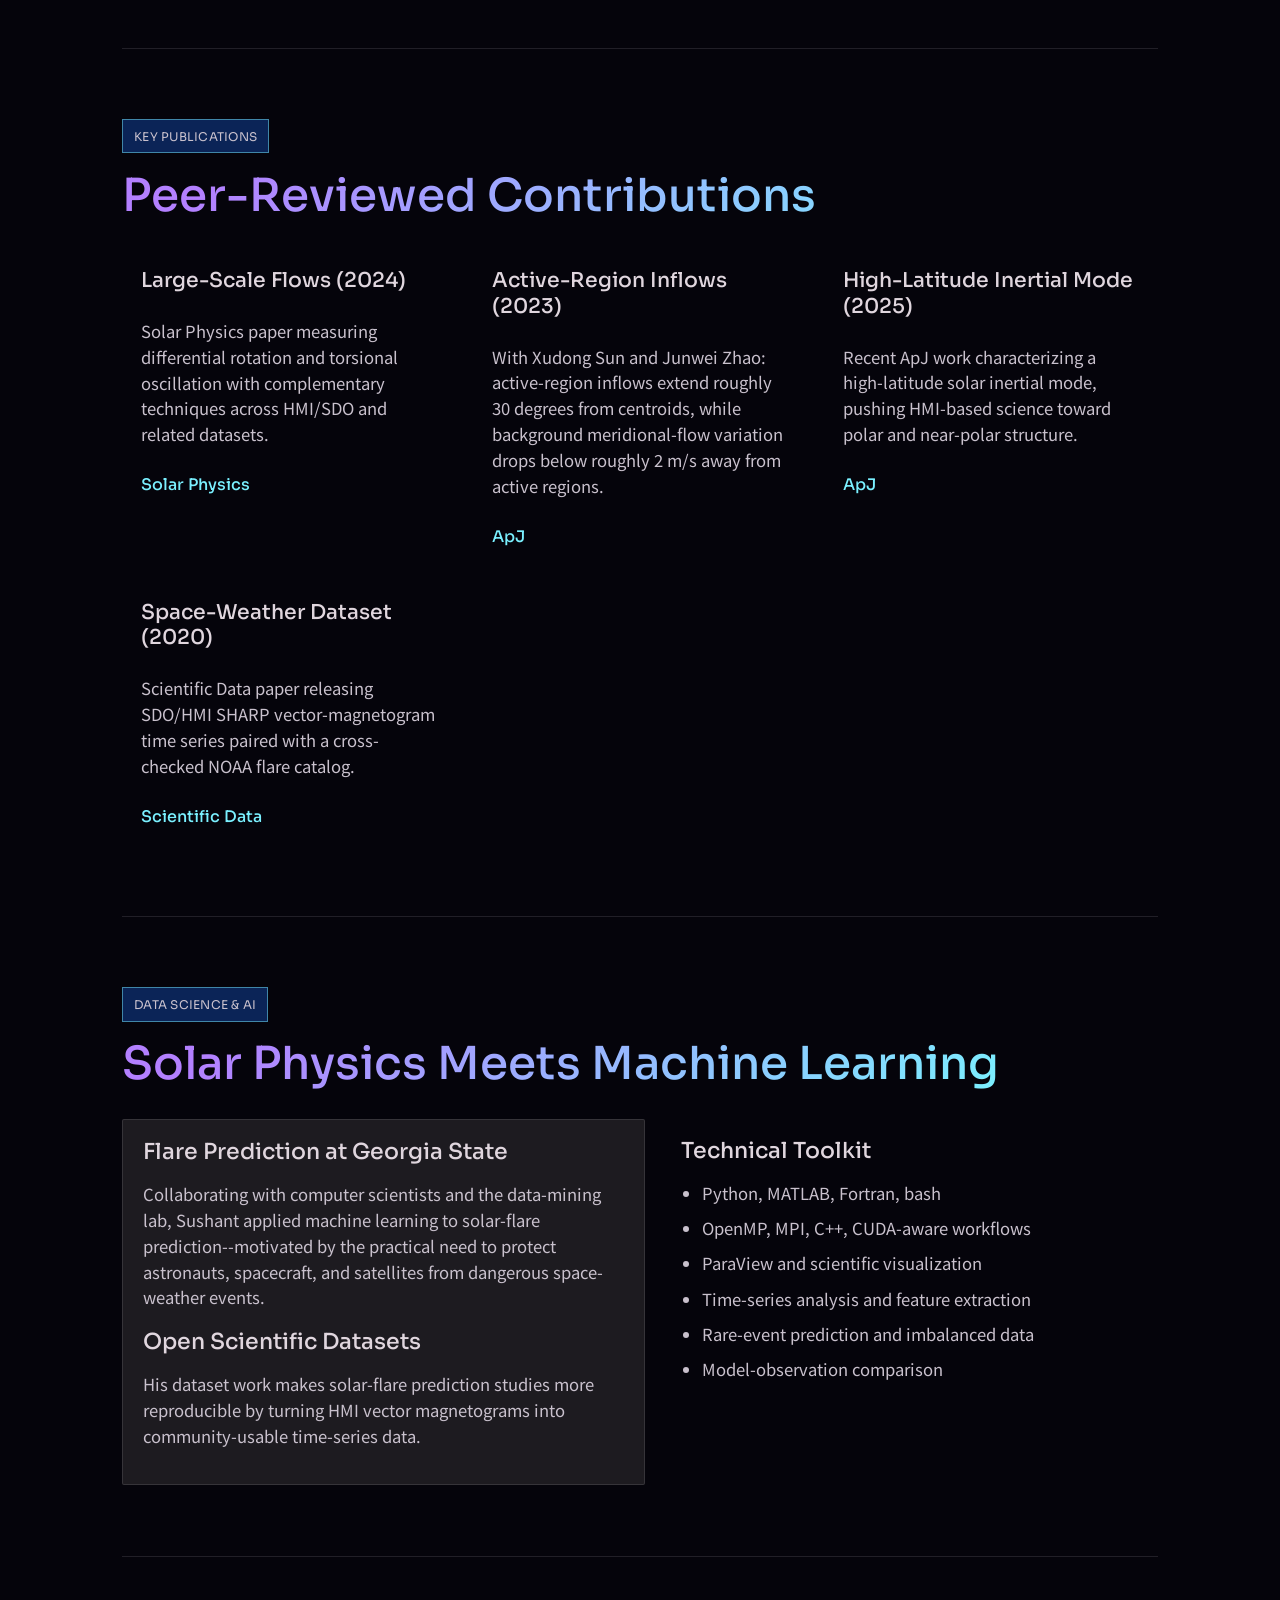
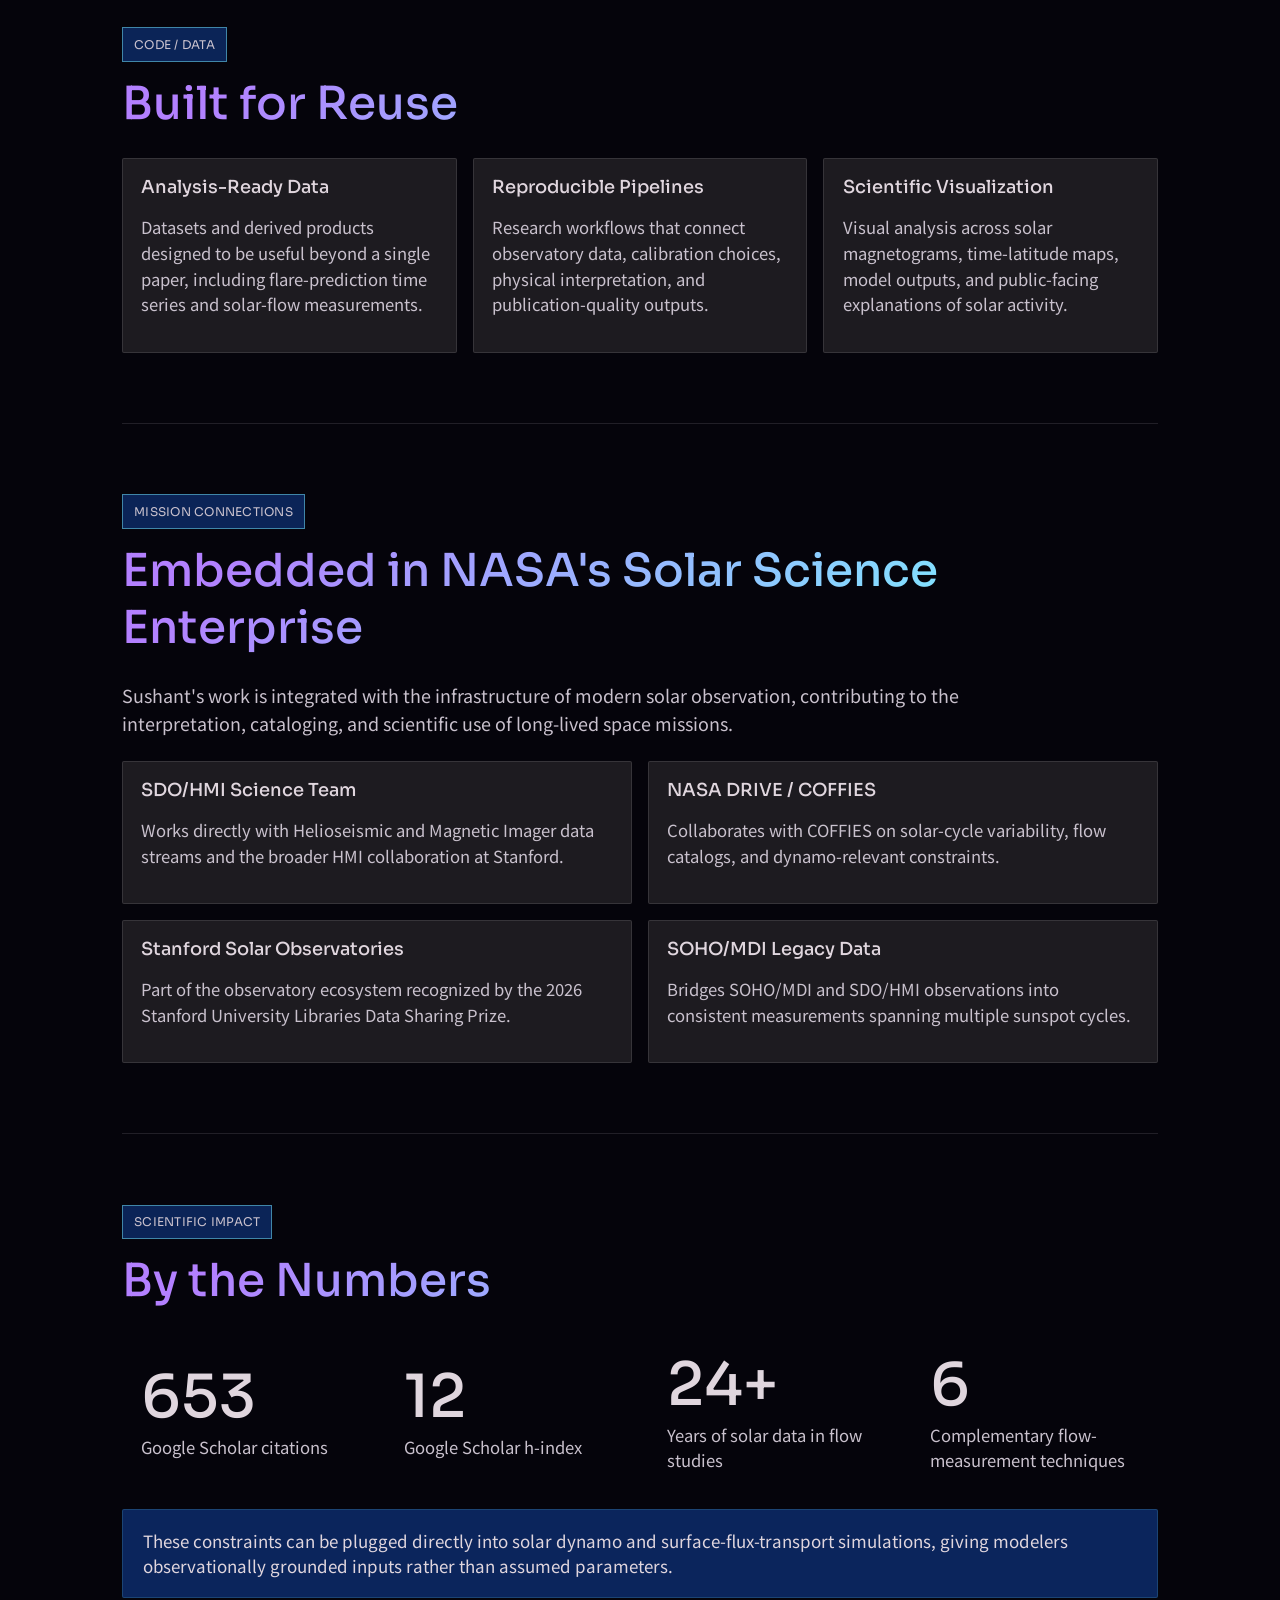
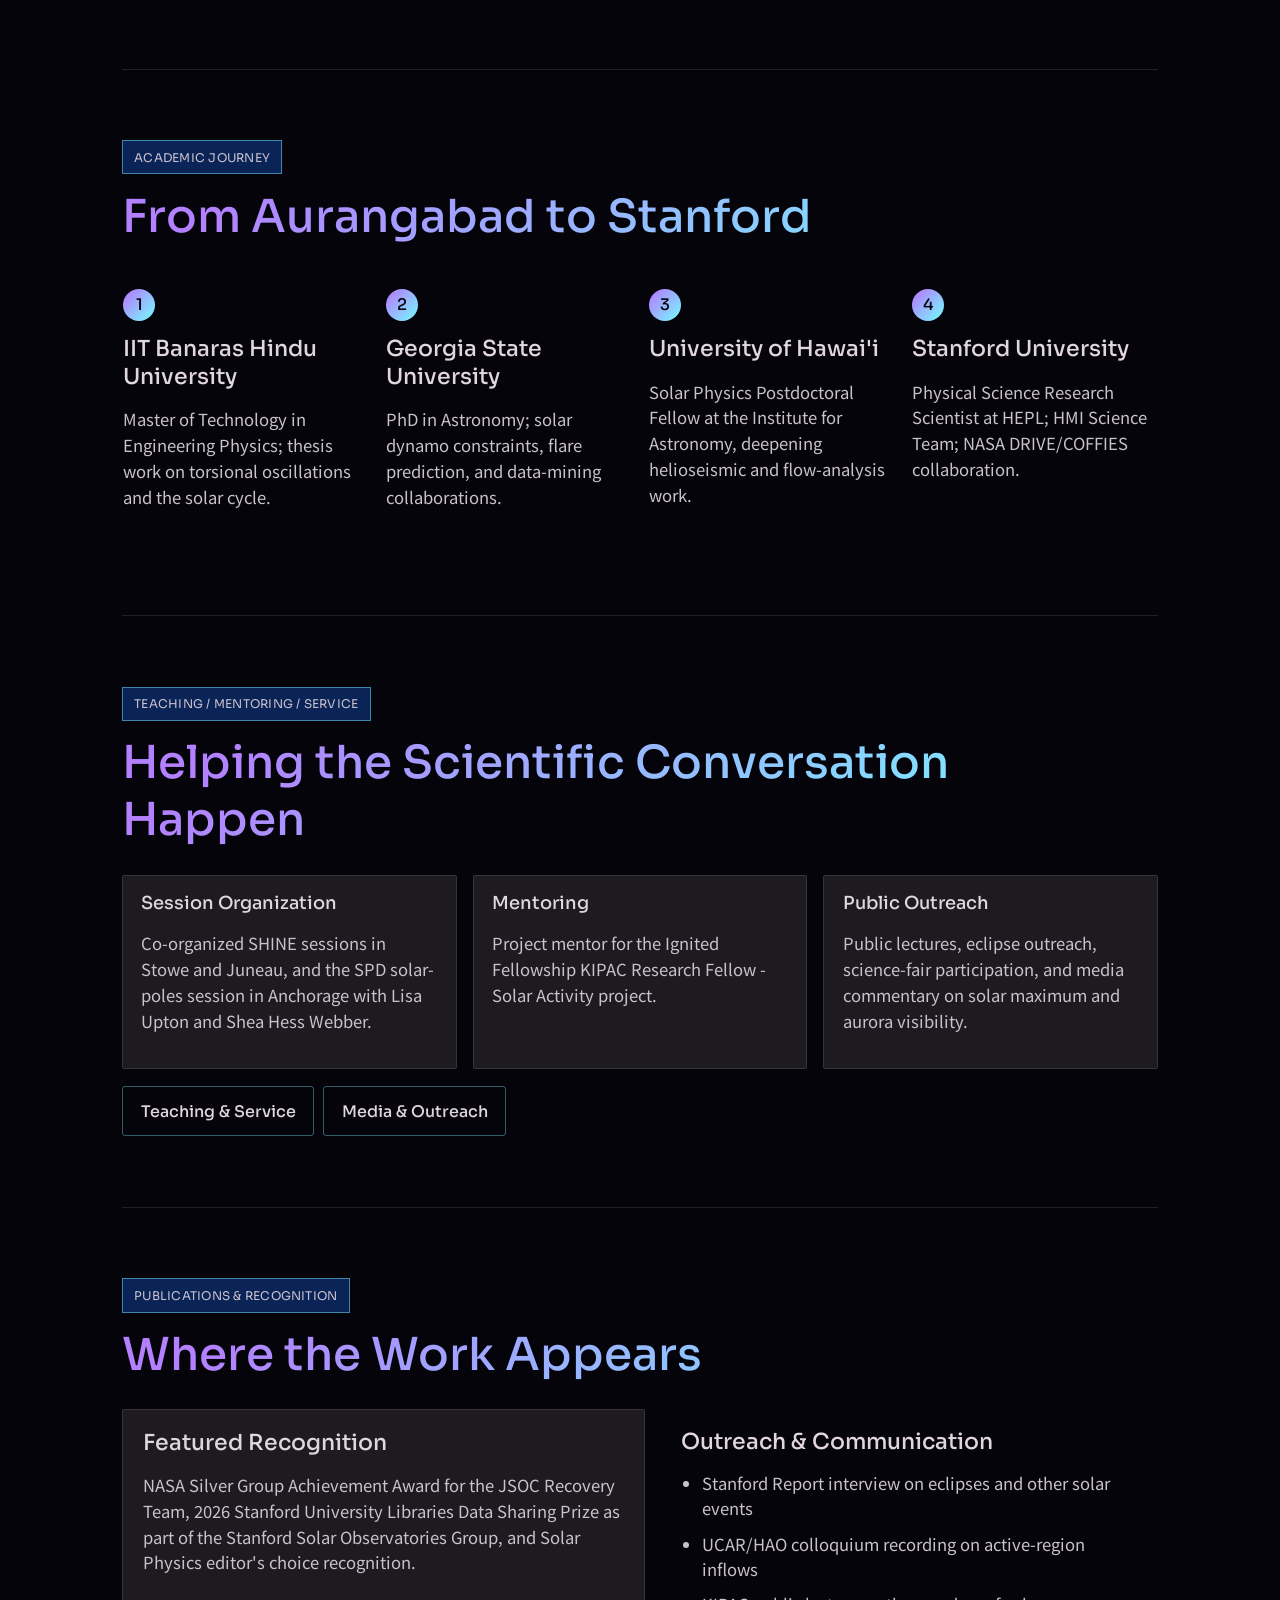
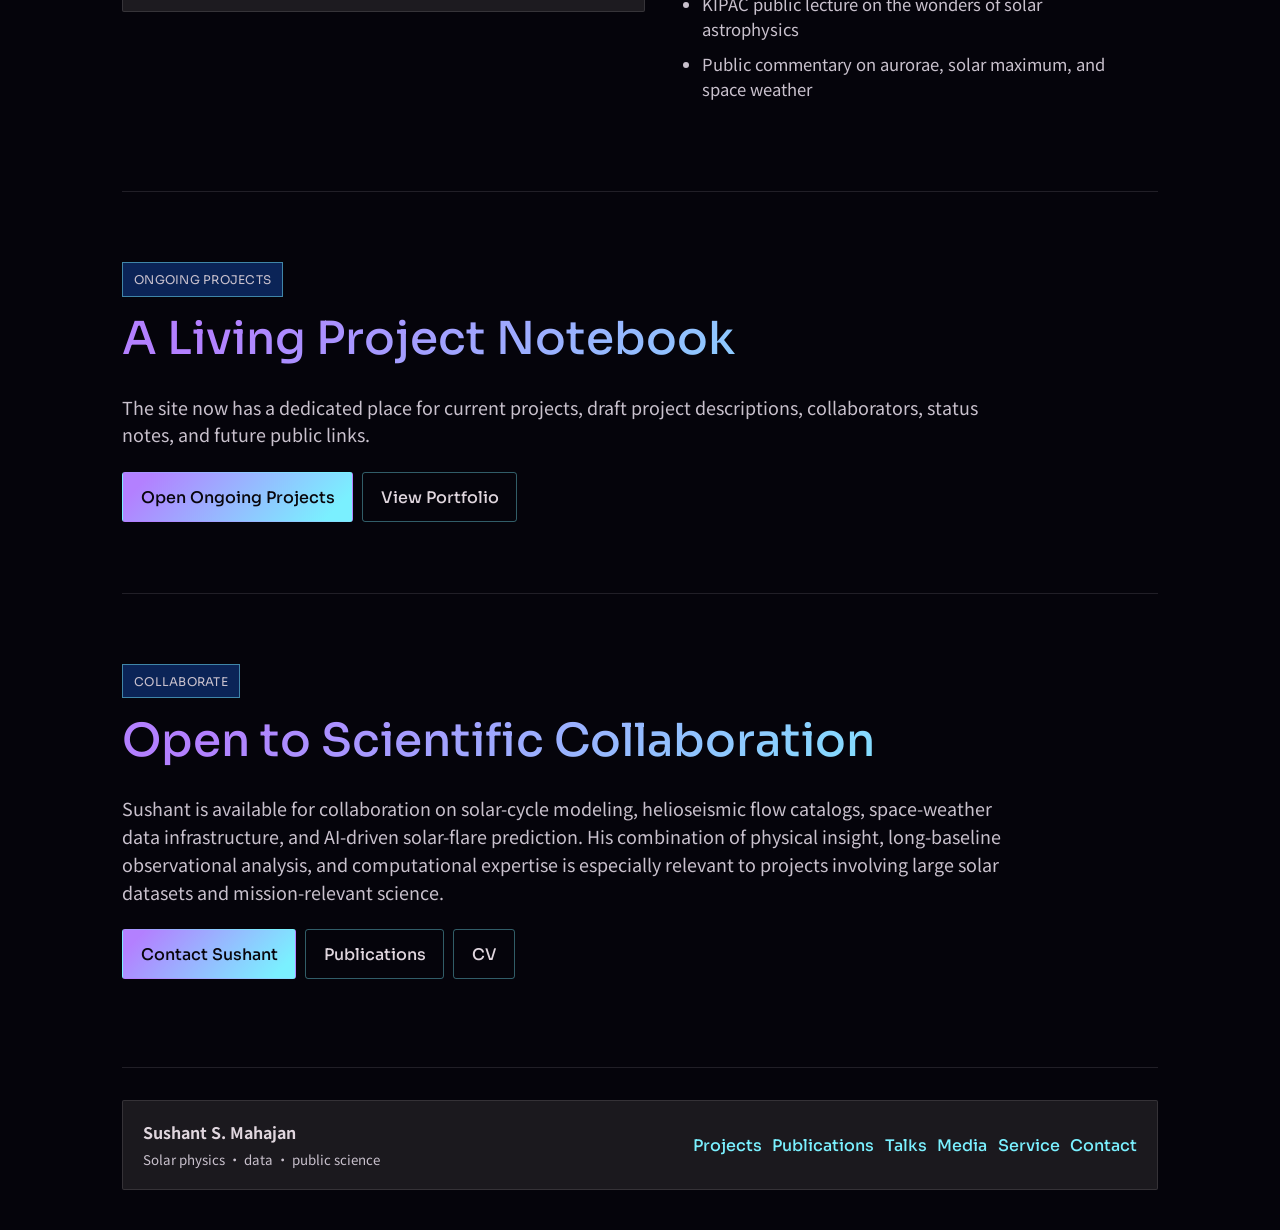
==== commit cd0087c4: "Update portfolio site content" ====
--- a/index.html
+++ b/index.html
@@ -70,6 +70,9 @@
       <div class="gamma-hero__copy" data-reveal>
         <h1>Sushant S. Mahajan, PhD</h1>
         <p class="gamma-role">Physical Science Research Scientist · W. W. Hansen Experimental Physics Laboratory · Stanford University</p>
+        <div class="link-row" style="margin-top:0.35rem" data-reveal>
+          <a class="link" href="https://orcid.org/0000-0003-1753-8002" target="_blank" rel="noreferrer">ORCID 0000-0003-1753-8002</a>
+        </div>
         <blockquote>
           "I help scientists, mission teams, and data-driven space-weather researchers turn decades of solar observations into reliable measurements of the Sun's internal flows, magnetic evolution, and flare-producing activity--so models of the solar cycle can be tested against reality and future space-weather forecasting can become more physically grounded."
         </blockquote>
